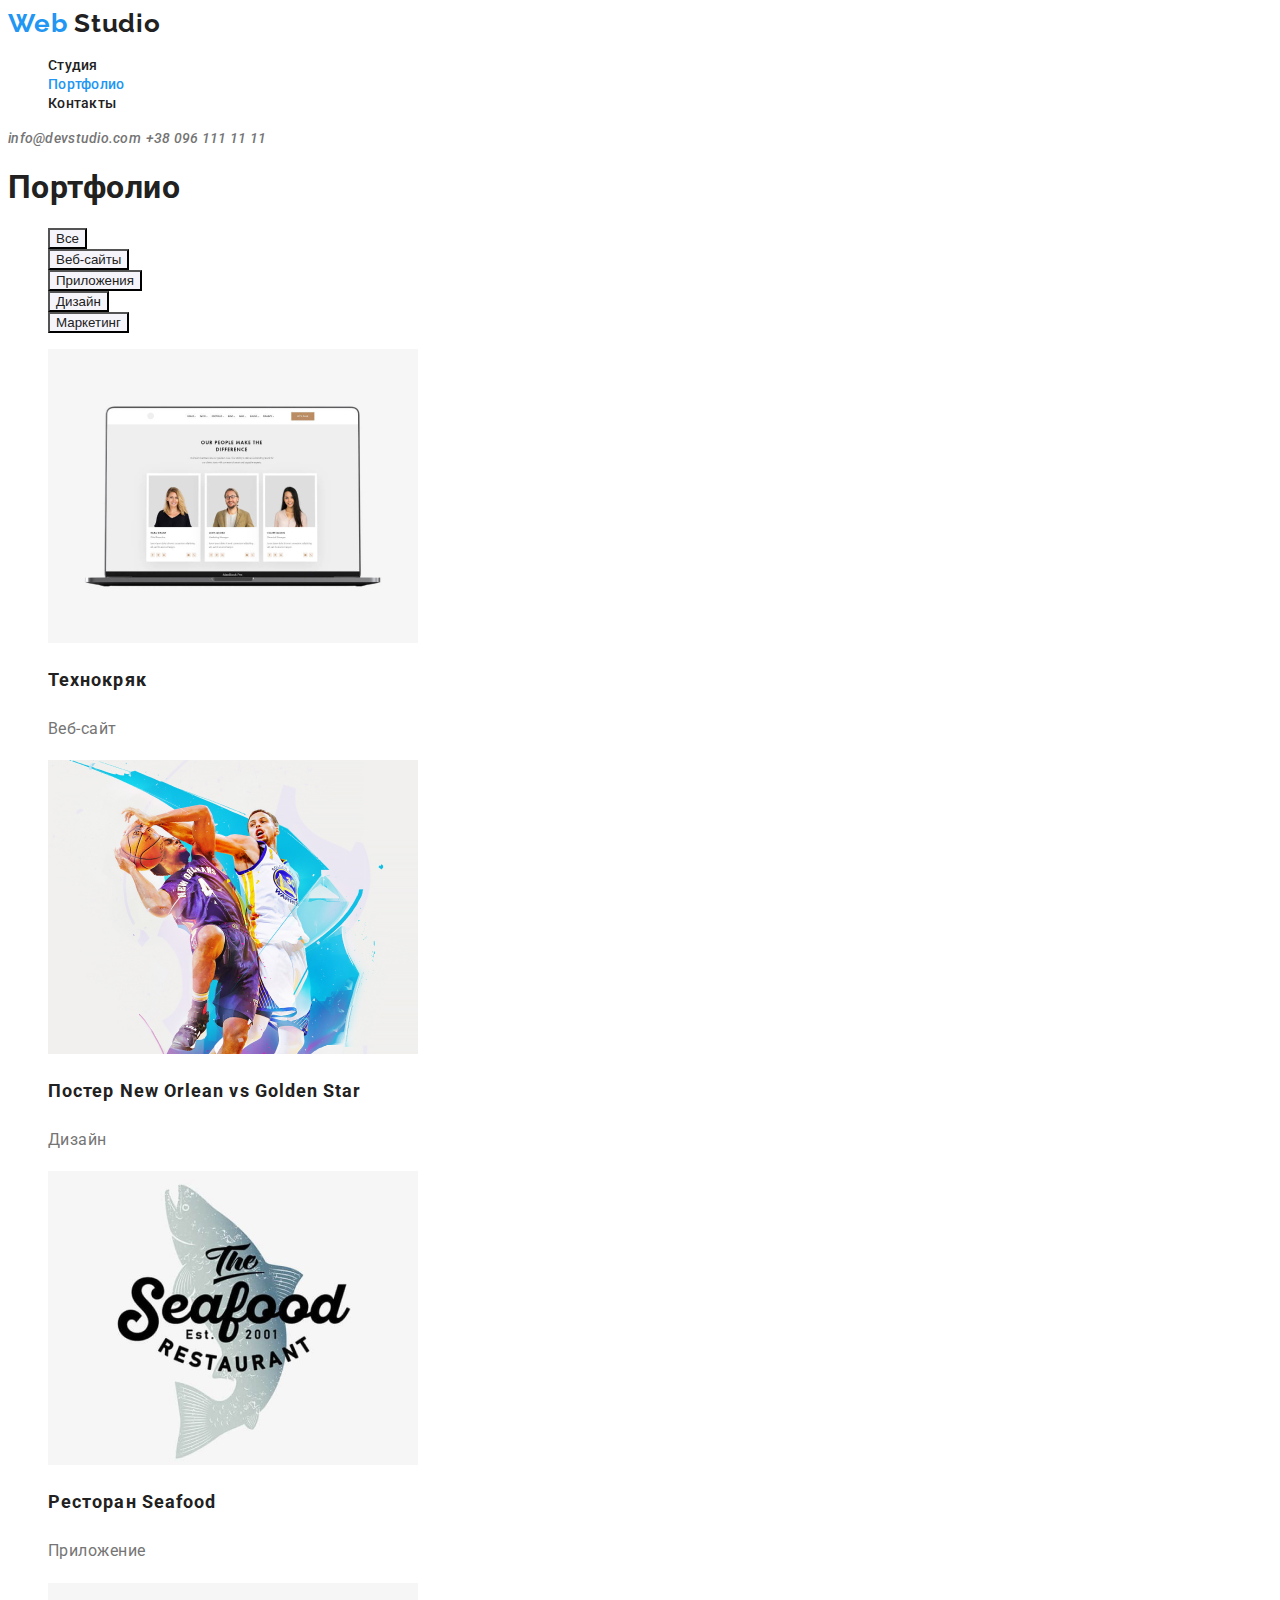
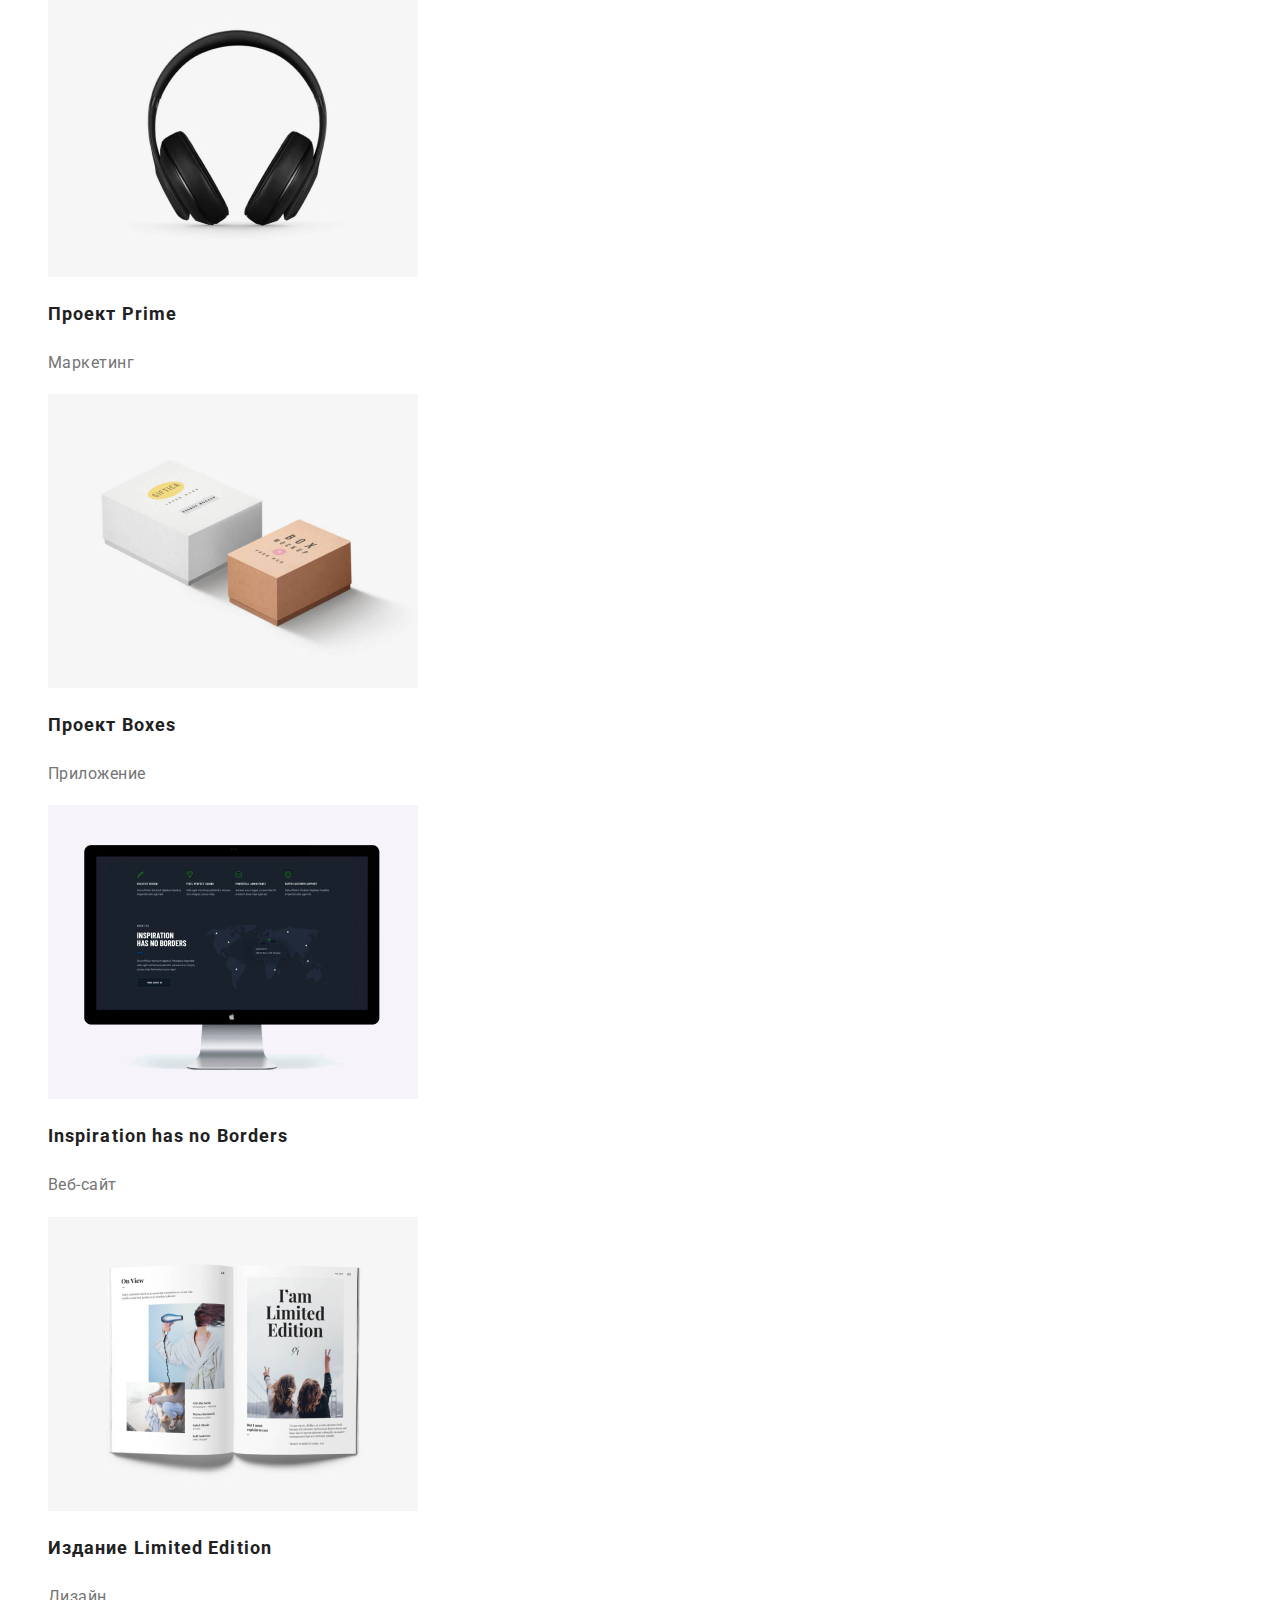
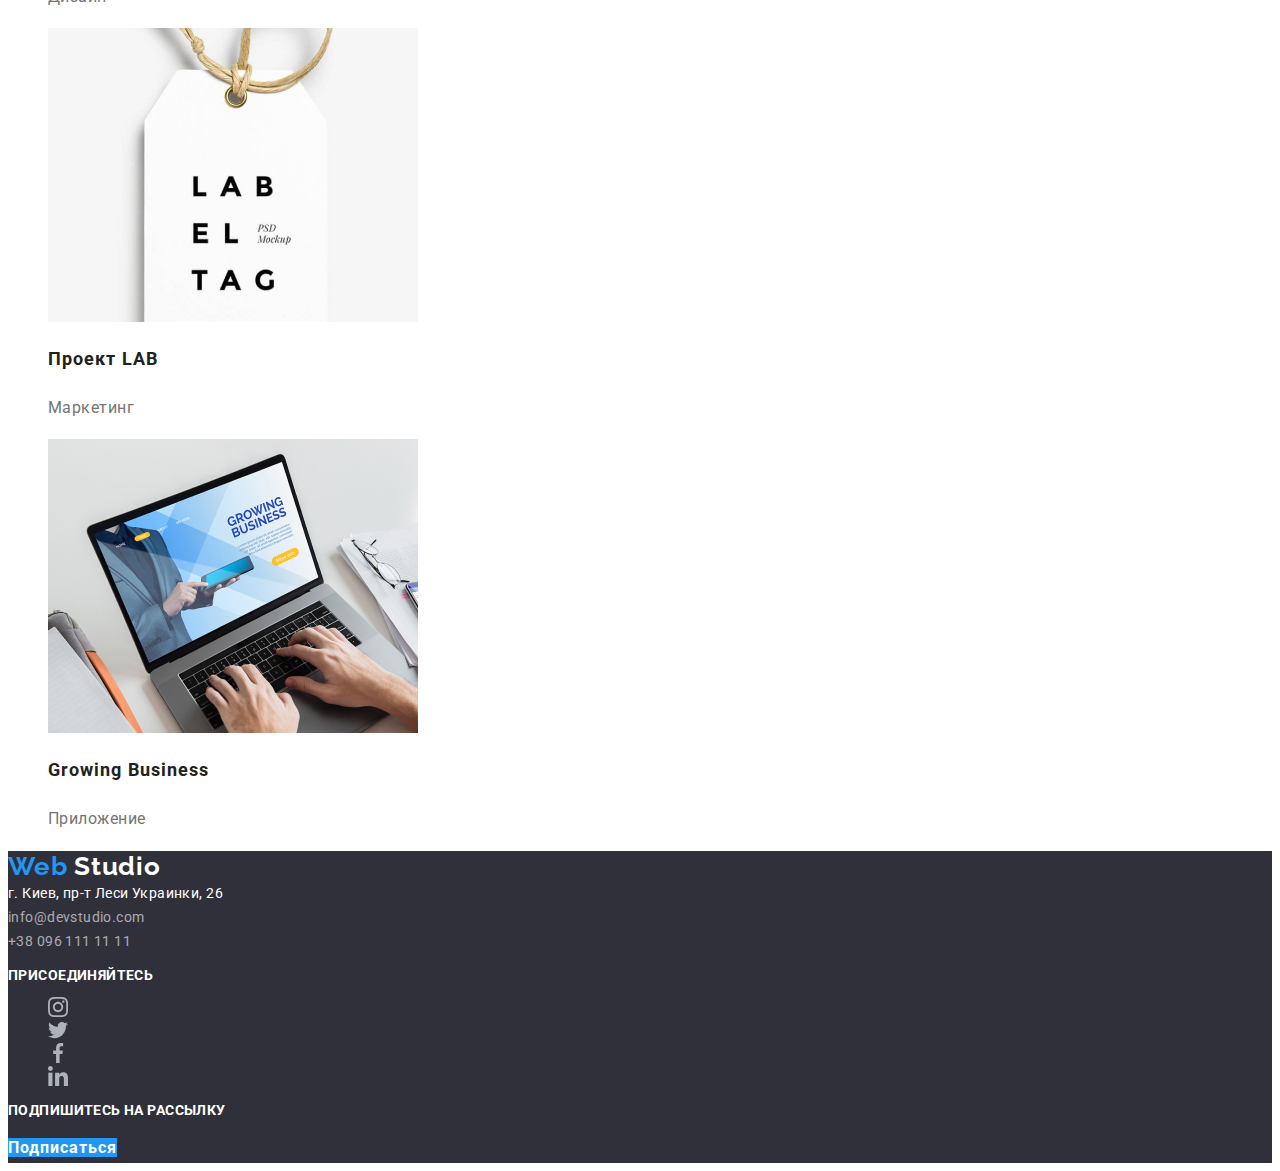
==== portfolio.html @ ab165244 "Перенесены все файлы из предыдущей работы" ====
<!DOCTYPE html>
<html lang="ru">
  <head>
    <meta charset="UTF-8" />
    <meta name="viewport" content="width=device-width, initial-scale=1.0" />
    <meta http-equiv="X-UA-Compatible" content="ie=edge" />
    <title>Web Studio-Портфолио</title>
    <link
      href="https://fonts.googleapis.com/css2?family=Raleway:wght@700&family=Roboto:wght@400;500;700&display=swap"
      rel="stylesheet"
    />
    <link rel="stylesheet" href="./css/common.css" />
    <link rel="stylesheet" href="./css/portpfolio.css" />
  </head>
  <body>
    <header class="header">
      <!-- Шапка сайта -->
      <nav>
        <a class="logo link" href="#">
          <span class="accent">Web</span>
          Studio
        </a>
        <ul class="site-nav list">
          <li>
            <a class="link" href="./index.html">Студия</a>
          </li>
          <li>
            <a class="link current" href="#">Портфолио</a>
          </li>
          <li>
            <a class="link" href="#">Контакты</a>
          </li>
        </ul>
        <div>
          <address class="nav-contacts">
            <a class="nav-mail link" href="info@devstudio.com"
              >info@devstudio.com</a
            >
            <a class="nav-tel link" href="tel:+380961111111"
              >+38 096 111 11 11</a
            >
          </address>
        </div>
      </nav>
    </header>
    <main>
      <section class="portfolio">
        <h1>Портфолио</h1>
        <!-- Фильтр страницы -->
        <ul class="filter list">
          <li>
            <button type="button">Все</button>
          </li>
          <li>
            <button type="button">Веб-сайты</button>
          </li>
          <li>
            <button type="button">Приложения</button>
          </li>
          <li>
            <button type="button">Дизайн</button>
          </li>
          <li>
            <button type="button">Маркетинг</button>
          </li>
        </ul>
        <!-- Портфолио работ -->
        <ul class="portfolio-items list">
          <li>
            <a href="#" class="link">
              <img
                src="./images/img-1.jpg"
                alt="Открытый ноутбук"
                width="370"
                height="294"
              />
              <h2 class="portfolio-title">Технокряк</h2>
              <p class="portfolio-text">Веб-сайт</p>
            </a>
            <!-- Текст для ховера
            <p class="portfolio-desc">
              Технокряк это современная площадка распространения коронавируса.
              Компании используют эту платформу для цифрового шпионажа и атак на
              защищённые сервера конкурентов.
            </p> -->
          </li>
          <li>
            <a href="#" class="link">
              <img
                src="./images/img-2.jpg"
                alt="Два баскетболиста с мячом"
                width="370"
                height="294"
              />
              <h2 class="portfolio-title">Постер New Orlean vs Golden Star</h2>
              <p class="portfolio-text">Дизайн</p>
            </a>
            <!-- Текст для ховера
            <p class="portfolio-desc">
              Lorem ipsum dolor sit amet consectetur adipisicing elit. Enim,
              laudantium. Nemo perspiciatis, corrupti voluptatem ducimus eum
              mollitia quasi ad placeat laboriosam.
            </p> -->
          </li>
          <li>
            <a href="#" class="link">
              <img
                src="./images/img-3.jpg"
                alt="Логотип рыбного ресторана"
                width="370"
                height="294"
              />
              <h2 class="portfolio-title">Ресторан Seafood</h2>
              <p class="portfolio-text">Приложение</p>
            </a>
            <!-- Текст для ховера
            <p class="portfolio-desc">
              Lorem ipsum dolor sit amet consectetur adipisicing elit. Enim,
              laudantium. Nemo perspiciatis, corrupti voluptatem ducimus eum
              mollitia quasi ad placeat laboriosam.
            </p> -->
          </li>
          <li>
            <a href="#" class="link">
              <img
                src="./images/img-4.jpg"
                alt="Большие наушники"
                width="370"
                height="294"
              />
              <h2 class="portfolio-title">Проект Prime</h2>
              <p class="portfolio-text">Маркетинг</p>
            </a>
            <!-- Текст для ховера
            <p class="portfolio-desc">
              Lorem ipsum dolor sit amet consectetur adipisicing elit. Enim,
              laudantium. Nemo perspiciatis, corrupti voluptatem ducimus eum
              mollitia quasi ad placeat laboriosam.
            </p> -->
          </li>
          <li>
            <a href="#" class="link">
              <img
                src="./images/img-5.jpg"
                alt="Две коробки"
                width="370"
                height="294"
              />
              <h2 class="portfolio-title">Проект Boxes</h2>
              <p class="portfolio-text">Приложение</p>
            </a>
            <!-- Текст для ховера
            <p class="portfolio-desc">
              Lorem ipsum dolor sit amet consectetur adipisicing elit. Enim,
              laudantium. Nemo perspiciatis, corrupti voluptatem ducimus eum
              mollitia quasi ad placeat laboriosam.
            </p> -->
          </li>
          <li>
            <a href="#" class="link">
              <img
                src="./images/img-6.jpg"
                alt="Монитор компьютера"
                width="370"
                height="294"
              />
              <h2 class="portfolio-title">Inspiration has no Borders</h2>
              <p class="portfolio-text">Веб-сайт</p>
            </a>
            <!-- Текст для ховера
            <p class="portfolio-desc">
              Lorem ipsum dolor sit amet consectetur adipisicing elit. Enim,
              laudantium. Nemo perspiciatis, corrupti voluptatem ducimus eum
              mollitia quasi ad placeat laboriosam.
            </p> -->
          </li>
          <li>
            <a href="#" class="link">
              <img
                src="./images/img-7.jpg"
                alt="Открытый журнал"
                width="370"
                height="294"
              />
              <h2 class="portfolio-title">Издание Limited Edition</h2>
              <p class="portfolio-text">Дизайн</p>
            </a>
            <!-- Текст для ховера
            <p class="portfolio-desc">
              Lorem ipsum dolor sit amet consectetur adipisicing elit. Enim,
              laudantium. Nemo perspiciatis, corrupti voluptatem ducimus eum
              mollitia quasi ad placeat laboriosam.
            </p> -->
          </li>
          <li>
            <a href="#" class="link">
              <img
                src="./images/img-8.jpg"
                alt="Бирка с логотипом компании"
                width="370"
                height="294"
              />
              <h2 class="portfolio-title">Проект LAB</h2>
              <p class="portfolio-text">Маркетинг</p>
            </a>
            <!-- Текст для ховера
            <p class="portfolio-desc">
              Lorem ipsum dolor sit amet consectetur adipisicing elit. Enim,
              laudantium. Nemo perspiciatis, corrupti voluptatem ducimus eum
              mollitia quasi ad placeat laboriosam.
            </p> -->
          </li>
          <li>
            <a href="#" class="link">
              <img
                src="./images/img-9.jpg"
                alt="Открытый ноутбук"
                width="370"
                height="294"
              />
              <h2 class="portfolio-title">Growing Business</h2>
              <p class="portfolio-text">Приложение</p>
            </a>
            <!-- Текст для ховера
            <p class="portfolio-desc">
              Lorem ipsum dolor sit amet consectetur adipisicing elit. Enim,
              laudantium. Nemo perspiciatis, corrupti voluptatem ducimus eum
              mollitia quasi ad placeat laboriosam.
            </p> -->
          </li>
        </ul>
      </section>
    </main>

    <!-- Подвал сайта -->

    <footer class="footer">
      <a class="logo link" href="#">
        <span class="accent">Web</span>
        Studio
      </a>
      <div class="address">
        <address class="street">
          г. Киев, пр-т Леси Украинки, 26
        </address>

        <a class="mail link" href="info@devstudio.com"
          >info@devstudio.com <br
        /></a>
        <a class="phone link" href="tel:+380961111111">+38 096 111 11 11</a>
      </div>

      <div>
        <p class="footer-subtitle">Присоединяйтесь</p>

        <ul class="footer-social list">
          <li>
            <a href="#">
              <img src="./images/instagram1.svg" alt="" />
            </a>
          </li>
          <li>
            <a href="#">
              <img src="./images/twitter1.svg" alt="" />
            </a>
          </li>
          <li>
            <a href="#">
              <img src="./images/facebook1.svg" alt="" />
            </a>
          </li>
          <li>
            <a href="#">
              <img src="./images/linkedin1.svg" alt="" />
            </a>
          </li>
        </ul>
      </div>

      <div>
        <p class="footer-subtitle">Подпишитесь на рассылку</p>
        <a href="#" class="button link">Подписаться</a>
      </div>
    </footer>
  </body>
</html>
---- css/common.css ----
:root {
  --primary-text-color: #212121;
  --secondary-text-color: #ffffff;
  --accent-text-color: #757575;
  --primary-bg-color: #ffffff;
  --secondary-bg-color: #f5f4fa;
  --accent-color: #2196f3;
}
body {
  background-color: var(--primary-bg-color);
  color: var(--primary-text-color);
  font-family: "Roboto", sans-serif;
  letter-spacing: 0.03em;
}
.list {
  list-style: none;
}
.link {
  text-decoration: none;
}

.logo {
  font-family: "Raleway", sans-serif;
  color: var(--primary-text-color);
  font-weight: 700;
  font-size: 26px;
  line-height: 1.19;
  letter-spacing: 0.03em;
}
.accent {
  color: var(--accent-color);
}
/* Site nav */
.site-nav a {
  color: var(--primary-text-color);
  font-weight: 500;
  font-size: 14px;
  line-height: 1.14;
  letter-spacing: 0.02em;
}

.site-nav .link:hover,
.site-nav .link:focus {
  color: var(--accent-color);
}
.site-nav .link.current {
  color: var(--accent-color);
}

.nav-contacts a {
  color: var(--accent-text-color);
  font-weight: 500;
  font-size: 14px;
  line-height: 1.14;
  letter-spacing: 0.02em;
}

.nav-contacts a:hover,
.nav-contacts a:focus {
  color: var(--accent-color);
}

.section-title {
  color: var(--primary-text-color);
  font-weight: 700;
  font-size: 36px;
  line-height: 1.17;
  text-align: center;
  letter-spacing: 0.03em;
}
/* Футер */
.footer {
  background-color: #2f303a;
  font-size: 14px;
  letter-spacing: 0.03em;
}
.footer .logo {
  color: var(--primary-bg-color);
}

.address .street {
  color: var(--primary-bg-color);
  font-style: normal;
  line-height: 1.71;
}
.address a {
  color: rgba(255, 255, 255, 0.6);
  line-height: 1.71;
}
.footer-subtitle {
  color: var(--primary-bg-color);
  font-weight: 700;
  line-height: 1.14;
  text-transform: uppercase;
}
.button {
  color: var(--secondary-text-color);
  background-color: var(--accent-color);
  font-weight: 700;
  font-size: 16px;
  line-height: 1.87;
  letter-spacing: 0.06em;
}
---- css/portpfolio.css ----
/* Навигация страницы */
.filter button {
  background-color: var(--secondary-bg-color);
  color: var(--primary-text-color);
}
.filter button:hover,
.filter button:focus {
  background-color: var(--accent-color);
  color: var(--secondary-text-color);
}

/* <!-- Портфолио работ -- >  */

.portfolio-title {
  color: var(--primary-text-color);
  font-weight: 700;
  font-size: 18px;
  line-height: 2;
  letter-spacing: 0.06em;
}

.portfolio-text {
  color: var(--accent-text-color);
  font-weight: 400;
  font-size: 16px;
  line-height: 1.9;
  letter-spacing: 0.03em;
}

/* Текст для ховера */
/* .portfolio-desc {
  color: var(--secondary-text-color);
  font-weight: normal;
  font-size: 18px;
  line-height: 1.5;
  letter-spacing: 0.03em;
} */
/* .portfolio-items a:hover,
.portfolio-items a:focus {
  background-color: var(--accent-color);
  --secondary-text-color: #ffffff;
} */
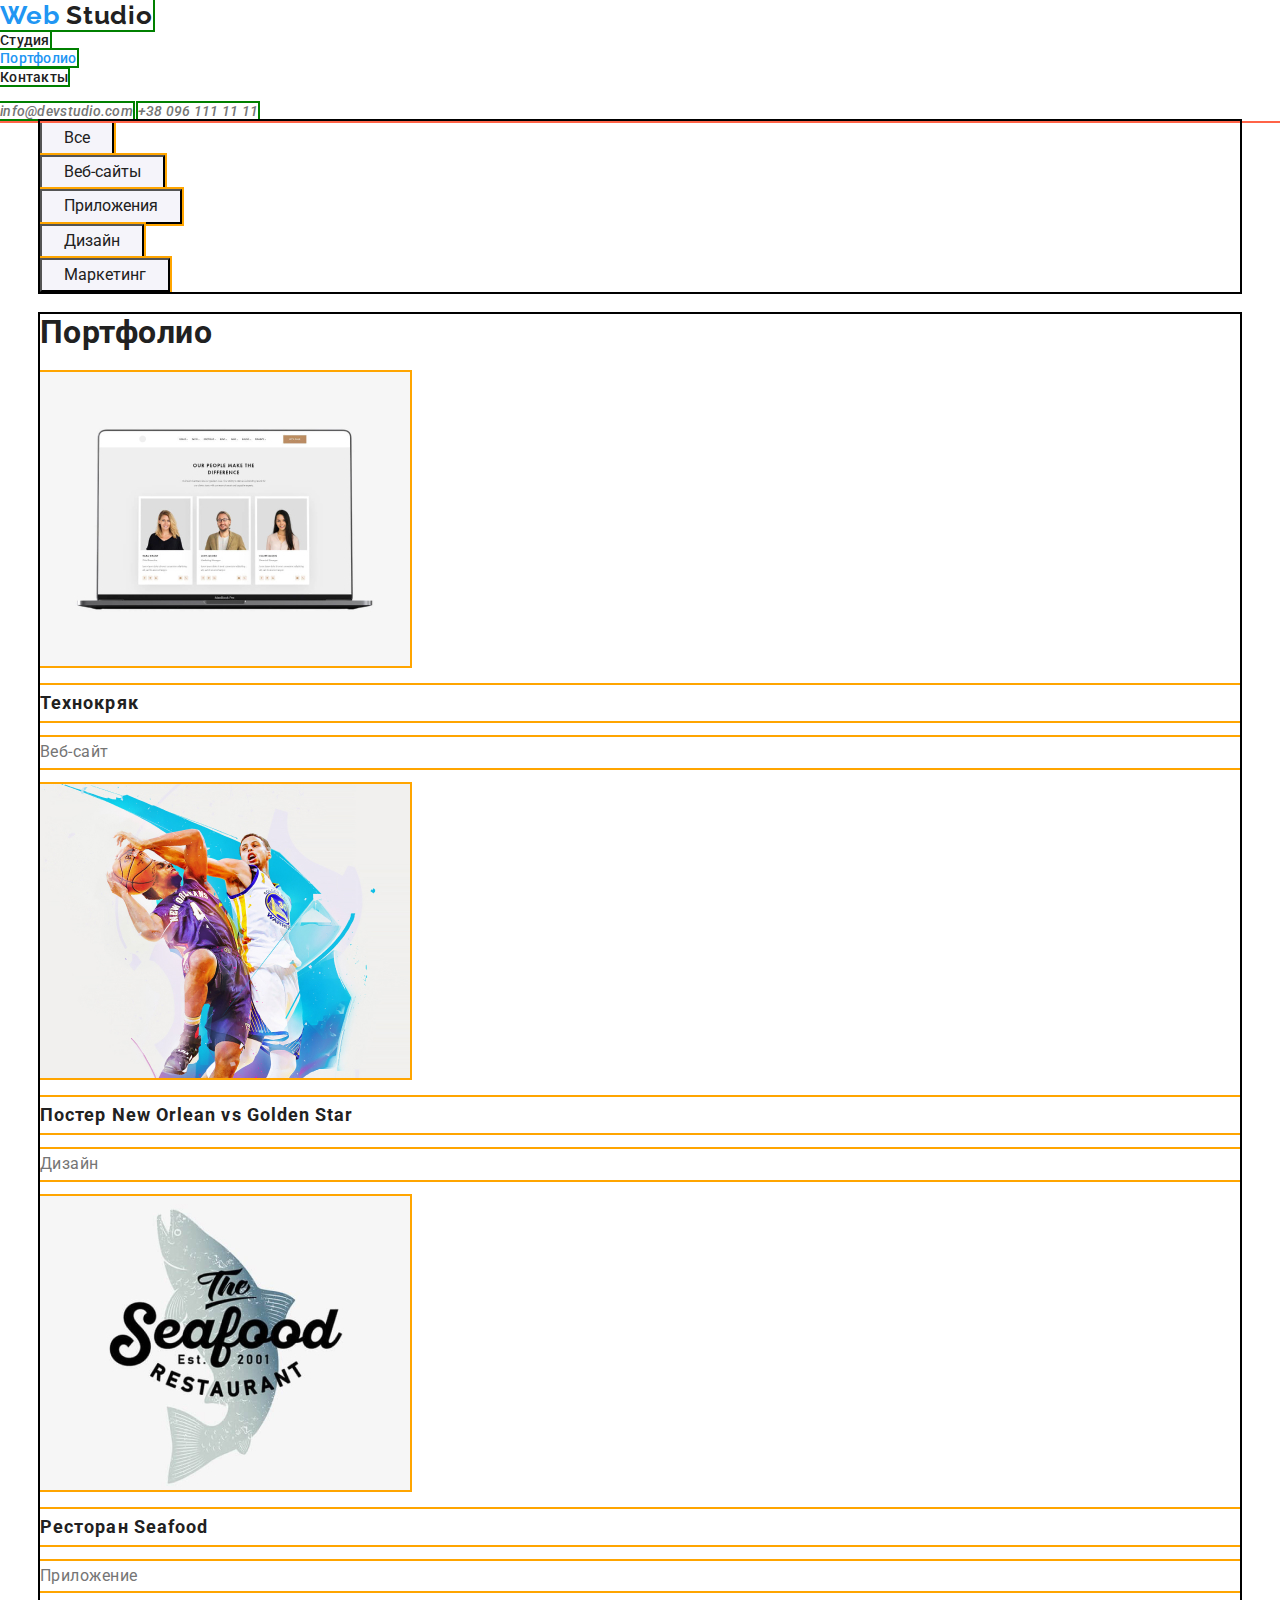
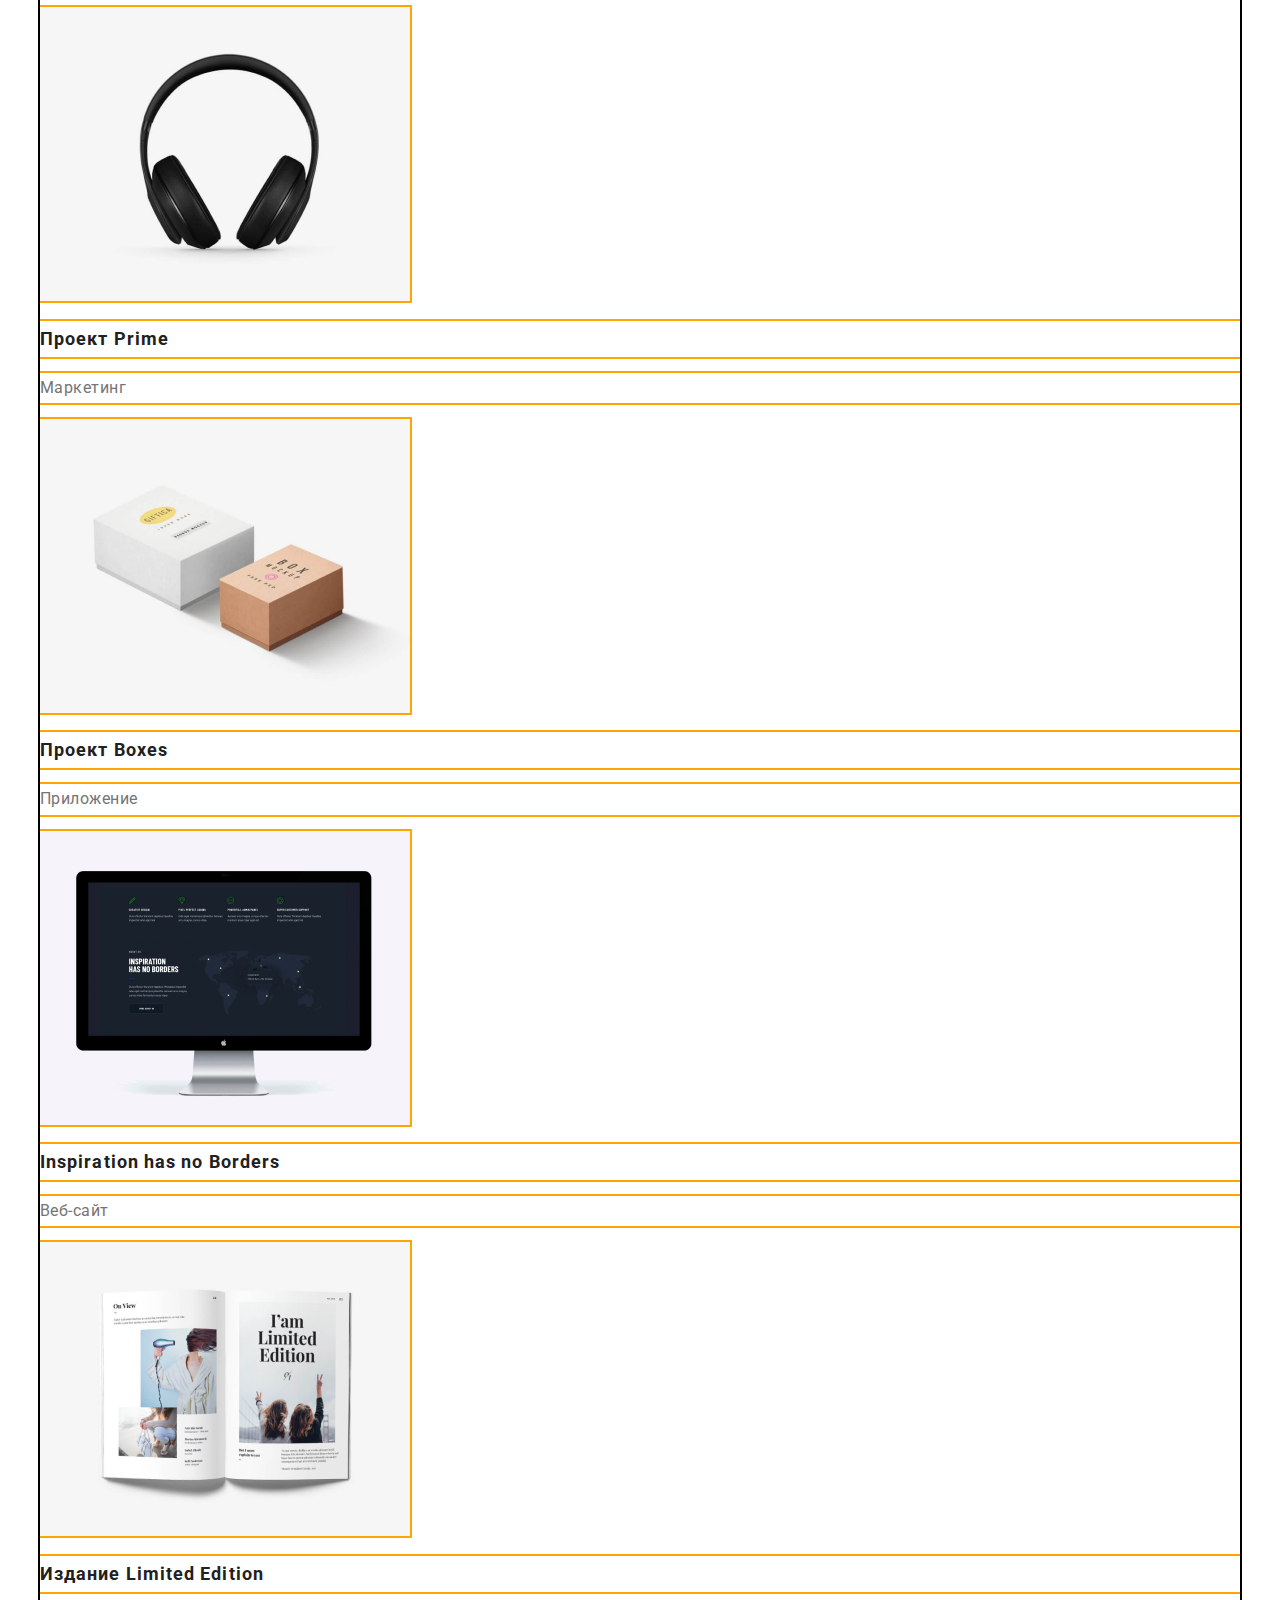
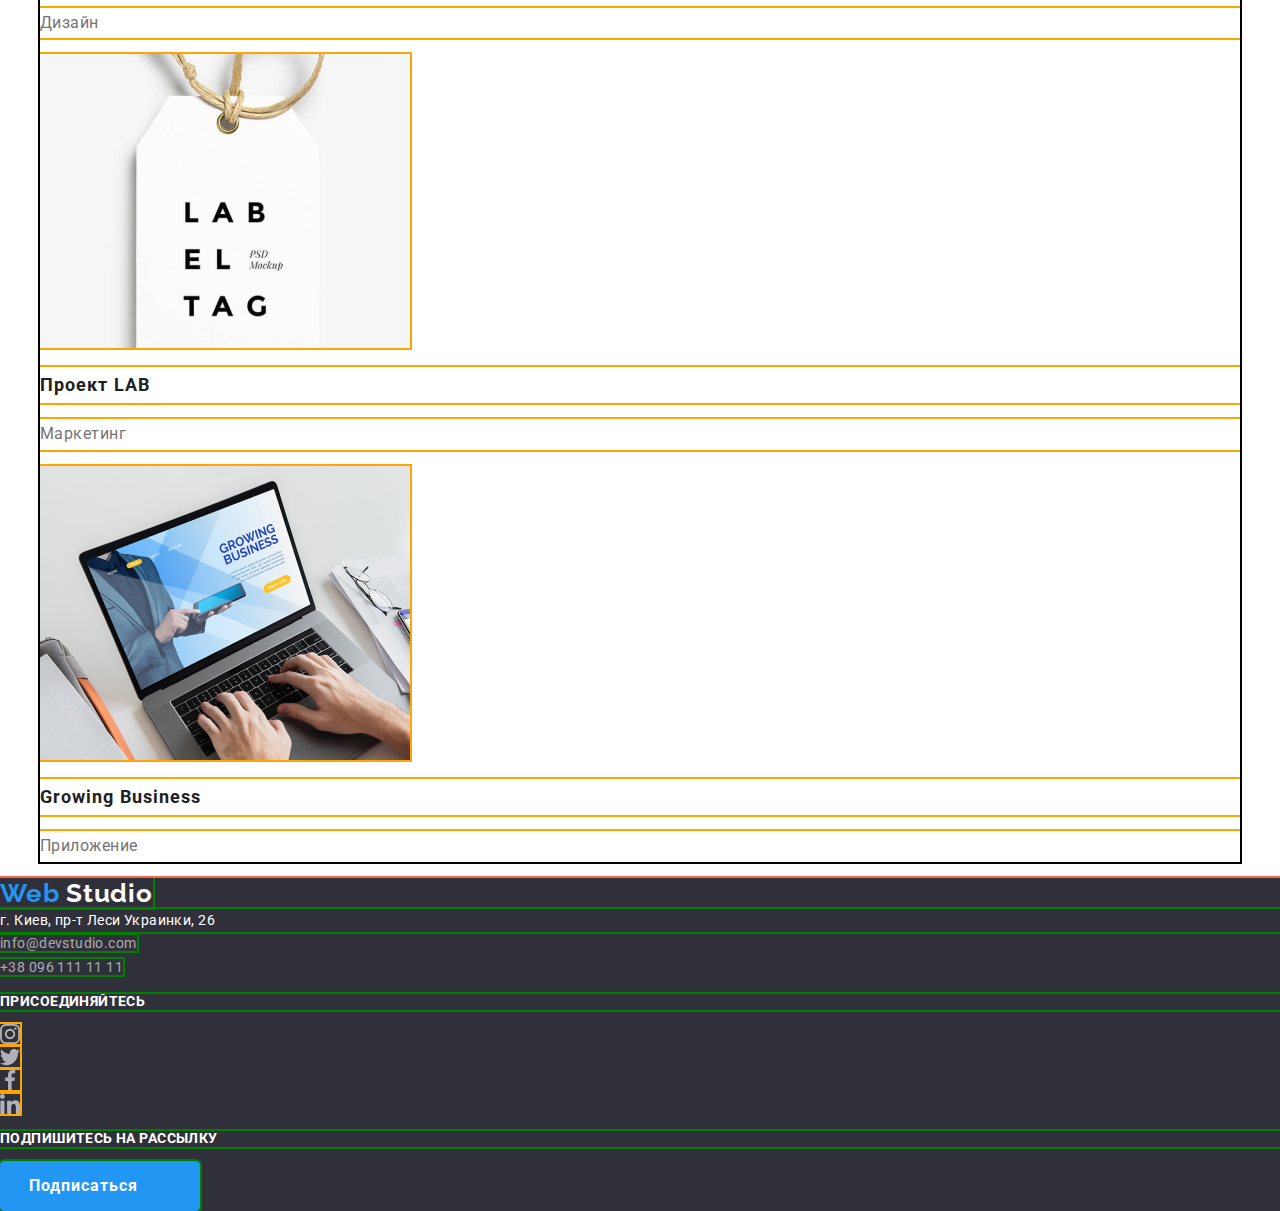
==== commit 7a7c4a7a: "Добавлены див контейнеры в каждую секцию" ====
--- a/portfolio.html
+++ b/portfolio.html
@@ -8,6 +8,10 @@
     <link
       href="https://fonts.googleapis.com/css2?family=Raleway:wght@700&family=Roboto:wght@400;500;700&display=swap"
       rel="stylesheet"
+    />
+    <link
+      rel="stylesheet"
+      href="https://cdnjs.cloudflare.com/ajax/libs/modern-normalize/0.7.0/modern-normalize.min.css"
     />
     <link rel="stylesheet" href="./css/common.css" />
     <link rel="stylesheet" href="./css/portpfolio.css" />
@@ -44,191 +48,199 @@
       </nav>
     </header>
     <main>
+      <section class="filter">
+        <div class="container">
+          <!-- Фильтр страницы -->
+          <ul class="filter list">
+            <li>
+              <button type="button">Все</button>
+            </li>
+            <li>
+              <button type="button">Веб-сайты</button>
+            </li>
+            <li>
+              <button type="button">Приложения</button>
+            </li>
+            <li>
+              <button type="button">Дизайн</button>
+            </li>
+            <li>
+              <button type="button">Маркетинг</button>
+            </li>
+          </ul>
+        </div>
+      </section>
+      <!-- Портфолио работ -->
       <section class="portfolio">
-        <h1>Портфолио</h1>
-        <!-- Фильтр страницы -->
-        <ul class="filter list">
-          <li>
-            <button type="button">Все</button>
-          </li>
-          <li>
-            <button type="button">Веб-сайты</button>
-          </li>
-          <li>
-            <button type="button">Приложения</button>
-          </li>
-          <li>
-            <button type="button">Дизайн</button>
-          </li>
-          <li>
-            <button type="button">Маркетинг</button>
-          </li>
-        </ul>
-        <!-- Портфолио работ -->
-        <ul class="portfolio-items list">
-          <li>
-            <a href="#" class="link">
-              <img
-                src="./images/img-1.jpg"
-                alt="Открытый ноутбук"
-                width="370"
-                height="294"
-              />
-              <h2 class="portfolio-title">Технокряк</h2>
-              <p class="portfolio-text">Веб-сайт</p>
-            </a>
-            <!-- Текст для ховера
-            <p class="portfolio-desc">
-              Технокряк это современная площадка распространения коронавируса.
-              Компании используют эту платформу для цифрового шпионажа и атак на
-              защищённые сервера конкурентов.
-            </p> -->
-          </li>
-          <li>
-            <a href="#" class="link">
-              <img
-                src="./images/img-2.jpg"
-                alt="Два баскетболиста с мячом"
-                width="370"
-                height="294"
-              />
-              <h2 class="portfolio-title">Постер New Orlean vs Golden Star</h2>
-              <p class="portfolio-text">Дизайн</p>
-            </a>
-            <!-- Текст для ховера
-            <p class="portfolio-desc">
-              Lorem ipsum dolor sit amet consectetur adipisicing elit. Enim,
-              laudantium. Nemo perspiciatis, corrupti voluptatem ducimus eum
-              mollitia quasi ad placeat laboriosam.
-            </p> -->
-          </li>
-          <li>
-            <a href="#" class="link">
-              <img
-                src="./images/img-3.jpg"
-                alt="Логотип рыбного ресторана"
-                width="370"
-                height="294"
-              />
-              <h2 class="portfolio-title">Ресторан Seafood</h2>
-              <p class="portfolio-text">Приложение</p>
-            </a>
-            <!-- Текст для ховера
-            <p class="portfolio-desc">
-              Lorem ipsum dolor sit amet consectetur adipisicing elit. Enim,
-              laudantium. Nemo perspiciatis, corrupti voluptatem ducimus eum
-              mollitia quasi ad placeat laboriosam.
-            </p> -->
-          </li>
-          <li>
-            <a href="#" class="link">
-              <img
-                src="./images/img-4.jpg"
-                alt="Большие наушники"
-                width="370"
-                height="294"
-              />
-              <h2 class="portfolio-title">Проект Prime</h2>
-              <p class="portfolio-text">Маркетинг</p>
-            </a>
-            <!-- Текст для ховера
-            <p class="portfolio-desc">
-              Lorem ipsum dolor sit amet consectetur adipisicing elit. Enim,
-              laudantium. Nemo perspiciatis, corrupti voluptatem ducimus eum
-              mollitia quasi ad placeat laboriosam.
-            </p> -->
-          </li>
-          <li>
-            <a href="#" class="link">
-              <img
-                src="./images/img-5.jpg"
-                alt="Две коробки"
-                width="370"
-                height="294"
-              />
-              <h2 class="portfolio-title">Проект Boxes</h2>
-              <p class="portfolio-text">Приложение</p>
-            </a>
-            <!-- Текст для ховера
-            <p class="portfolio-desc">
-              Lorem ipsum dolor sit amet consectetur adipisicing elit. Enim,
-              laudantium. Nemo perspiciatis, corrupti voluptatem ducimus eum
-              mollitia quasi ad placeat laboriosam.
-            </p> -->
-          </li>
-          <li>
-            <a href="#" class="link">
-              <img
-                src="./images/img-6.jpg"
-                alt="Монитор компьютера"
-                width="370"
-                height="294"
-              />
-              <h2 class="portfolio-title">Inspiration has no Borders</h2>
-              <p class="portfolio-text">Веб-сайт</p>
-            </a>
-            <!-- Текст для ховера
-            <p class="portfolio-desc">
-              Lorem ipsum dolor sit amet consectetur adipisicing elit. Enim,
-              laudantium. Nemo perspiciatis, corrupti voluptatem ducimus eum
-              mollitia quasi ad placeat laboriosam.
-            </p> -->
-          </li>
-          <li>
-            <a href="#" class="link">
-              <img
-                src="./images/img-7.jpg"
-                alt="Открытый журнал"
-                width="370"
-                height="294"
-              />
-              <h2 class="portfolio-title">Издание Limited Edition</h2>
-              <p class="portfolio-text">Дизайн</p>
-            </a>
-            <!-- Текст для ховера
-            <p class="portfolio-desc">
-              Lorem ipsum dolor sit amet consectetur adipisicing elit. Enim,
-              laudantium. Nemo perspiciatis, corrupti voluptatem ducimus eum
-              mollitia quasi ad placeat laboriosam.
-            </p> -->
-          </li>
-          <li>
-            <a href="#" class="link">
-              <img
-                src="./images/img-8.jpg"
-                alt="Бирка с логотипом компании"
-                width="370"
-                height="294"
-              />
-              <h2 class="portfolio-title">Проект LAB</h2>
-              <p class="portfolio-text">Маркетинг</p>
-            </a>
-            <!-- Текст для ховера
-            <p class="portfolio-desc">
-              Lorem ipsum dolor sit amet consectetur adipisicing elit. Enim,
-              laudantium. Nemo perspiciatis, corrupti voluptatem ducimus eum
-              mollitia quasi ad placeat laboriosam.
-            </p> -->
-          </li>
-          <li>
-            <a href="#" class="link">
-              <img
-                src="./images/img-9.jpg"
-                alt="Открытый ноутбук"
-                width="370"
-                height="294"
-              />
-              <h2 class="portfolio-title">Growing Business</h2>
-              <p class="portfolio-text">Приложение</p>
-            </a>
-            <!-- Текст для ховера
-            <p class="portfolio-desc">
-              Lorem ipsum dolor sit amet consectetur adipisicing elit. Enim,
-              laudantium. Nemo perspiciatis, corrupti voluptatem ducimus eum
-              mollitia quasi ad placeat laboriosam.
-            </p> -->
-          </li>
-        </ul>
+        <div class="container">
+          <h1>Портфолио</h1>
+          <ul class="portfolio-items list">
+            <li>
+              <a href="#" class="link">
+                <img
+                  src="./images/img-1.jpg"
+                  alt="Открытый ноутбук"
+                  width="370"
+                  height="294"
+                />
+                <h2 class="portfolio-title">Технокряк</h2>
+                <p class="portfolio-text">Веб-сайт</p>
+              </a>
+              <!-- Текст для ховера
+              <p class="portfolio-desc">
+                Технокряк это современная площадка распространения коронавируса.
+                Компании используют эту платформу для цифрового шпионажа и атак на
+                защищённые сервера конкурентов.
+              </p> -->
+            </li>
+            <li>
+              <a href="#" class="link">
+                <img
+                  src="./images/img-2.jpg"
+                  alt="Два баскетболиста с мячом"
+                  width="370"
+                  height="294"
+                />
+                <h2 class="portfolio-title">
+                  Постер New Orlean vs Golden Star
+                </h2>
+                <p class="portfolio-text">Дизайн</p>
+              </a>
+              <!-- Текст для ховера
+              <p class="portfolio-desc">
+                Lorem ipsum dolor sit amet consectetur adipisicing elit. Enim,
+                laudantium. Nemo perspiciatis, corrupti voluptatem ducimus eum
+                mollitia quasi ad placeat laboriosam.
+              </p> -->
+            </li>
+            <li>
+              <a href="#" class="link">
+                <img
+                  src="./images/img-3.jpg"
+                  alt="Логотип рыбного ресторана"
+                  width="370"
+                  height="294"
+                />
+                <h2 class="portfolio-title">Ресторан Seafood</h2>
+                <p class="portfolio-text">Приложение</p>
+              </a>
+              <!-- Текст для ховера
+              <p class="portfolio-desc">
+                Lorem ipsum dolor sit amet consectetur adipisicing elit. Enim,
+                laudantium. Nemo perspiciatis, corrupti voluptatem ducimus eum
+                mollitia quasi ad placeat laboriosam.
+              </p> -->
+            </li>
+            <li>
+              <a href="#" class="link">
+                <img
+                  src="./images/img-4.jpg"
+                  alt="Большие наушники"
+                  width="370"
+                  height="294"
+                />
+                <h2 class="portfolio-title">Проект Prime</h2>
+                <p class="portfolio-text">Маркетинг</p>
+              </a>
+              <!-- Текст для ховера
+              <p class="portfolio-desc">
+                Lorem ipsum dolor sit amet consectetur adipisicing elit. Enim,
+                laudantium. Nemo perspiciatis, corrupti voluptatem ducimus eum
+                mollitia quasi ad placeat laboriosam.
+              </p> -->
+            </li>
+            <li>
+              <a href="#" class="link">
+                <img
+                  src="./images/img-5.jpg"
+                  alt="Две коробки"
+                  width="370"
+                  height="294"
+                />
+                <h2 class="portfolio-title">Проект Boxes</h2>
+                <p class="portfolio-text">Приложение</p>
+              </a>
+              <!-- Текст для ховера
+              <p class="portfolio-desc">
+                Lorem ipsum dolor sit amet consectetur adipisicing elit. Enim,
+                laudantium. Nemo perspiciatis, corrupti voluptatem ducimus eum
+                mollitia quasi ad placeat laboriosam.
+              </p> -->
+            </li>
+            <li>
+              <a href="#" class="link">
+                <img
+                  src="./images/img-6.jpg"
+                  alt="Монитор компьютера"
+                  width="370"
+                  height="294"
+                />
+                <h2 class="portfolio-title">Inspiration has no Borders</h2>
+                <p class="portfolio-text">Веб-сайт</p>
+              </a>
+              <!-- Текст для ховера
+              <p class="portfolio-desc">
+                Lorem ipsum dolor sit amet consectetur adipisicing elit. Enim,
+                laudantium. Nemo perspiciatis, corrupti voluptatem ducimus eum
+                mollitia quasi ad placeat laboriosam.
+              </p> -->
+            </li>
+            <li>
+              <a href="#" class="link">
+                <img
+                  src="./images/img-7.jpg"
+                  alt="Открытый журнал"
+                  width="370"
+                  height="294"
+                />
+                <h2 class="portfolio-title">Издание Limited Edition</h2>
+                <p class="portfolio-text">Дизайн</p>
+              </a>
+              <!-- Текст для ховера
+              <p class="portfolio-desc">
+                Lorem ipsum dolor sit amet consectetur adipisicing elit. Enim,
+                laudantium. Nemo perspiciatis, corrupti voluptatem ducimus eum
+                mollitia quasi ad placeat laboriosam.
+              </p> -->
+            </li>
+            <li>
+              <a href="#" class="link">
+                <img
+                  src="./images/img-8.jpg"
+                  alt="Бирка с логотипом компании"
+                  width="370"
+                  height="294"
+                />
+                <h2 class="portfolio-title">Проект LAB</h2>
+                <p class="portfolio-text">Маркетинг</p>
+              </a>
+              <!-- Текст для ховера
+              <p class="portfolio-desc">
+                Lorem ipsum dolor sit amet consectetur adipisicing elit. Enim,
+                laudantium. Nemo perspiciatis, corrupti voluptatem ducimus eum
+                mollitia quasi ad placeat laboriosam.
+              </p> -->
+            </li>
+            <li>
+              <a href="#" class="link">
+                <img
+                  src="./images/img-9.jpg"
+                  alt="Открытый ноутбук"
+                  width="370"
+                  height="294"
+                />
+                <h2 class="portfolio-title">Growing Business</h2>
+                <p class="portfolio-text">Приложение</p>
+              </a>
+              <!-- Текст для ховера
+              <p class="portfolio-desc">
+                Lorem ipsum dolor sit amet consectetur adipisicing elit. Enim,
+                laudantium. Nemo perspiciatis, corrupti voluptatem ducimus eum
+                mollitia quasi ad placeat laboriosam.
+              </p> -->
+            </li>
+          </ul>
+        </div>
       </section>
     </main>
 
--- a/css/common.css
+++ b/css/common.css
@@ -6,17 +6,38 @@
   --secondary-bg-color: #f5f4fa;
   --accent-color: #2196f3;
 }
+
 body {
   background-color: var(--primary-bg-color);
   color: var(--primary-text-color);
   font-family: "Roboto", sans-serif;
   letter-spacing: 0.03em;
+  outline: 2px solid tomato;
+}
+img {
+  outline: 2px solid orange;
 }
 .list {
   list-style: none;
+  margin-top: 0;
+  padding: 0;
 }
+
 .link {
   text-decoration: none;
+}
+.header {
+  outline: 2px solid tomato;
+}
+
+.container {
+  margin-left: auto;
+  margin-right: auto;
+  width: 1200px;
+  /* сделать 15px правый и левый падинг */
+  outline: 2px solid black;
+
+  /* background-color: tomato; */
 }
 
 .logo {
@@ -26,10 +47,13 @@
   font-size: 26px;
   line-height: 1.19;
   letter-spacing: 0.03em;
+  outline: 2px solid green;
 }
+
 .accent {
   color: var(--accent-color);
 }
+
 /* Site nav */
 .site-nav a {
   color: var(--primary-text-color);
@@ -37,6 +61,7 @@
   font-size: 14px;
   line-height: 1.14;
   letter-spacing: 0.02em;
+  outline: 2px solid green;
 }
 
 .site-nav .link:hover,
@@ -53,6 +78,7 @@
   font-size: 14px;
   line-height: 1.14;
   letter-spacing: 0.02em;
+  outline: 2px solid green;
 }
 
 .nav-contacts a:hover,
@@ -61,18 +87,22 @@
 }
 
 .section-title {
+  /* display: inline-block; */
+  margin-top: 0;
   color: var(--primary-text-color);
   font-weight: 700;
   font-size: 36px;
   line-height: 1.17;
   text-align: center;
   letter-spacing: 0.03em;
+  outline: 2px solid green;
 }
 /* Футер */
 .footer {
   background-color: #2f303a;
   font-size: 14px;
   letter-spacing: 0.03em;
+  outline: 2px solid tomato;
 }
 .footer .logo {
   color: var(--primary-bg-color);
@@ -82,22 +112,36 @@
   color: var(--primary-bg-color);
   font-style: normal;
   line-height: 1.71;
+  outline: 2px solid green;
 }
 .address a {
   color: rgba(255, 255, 255, 0.6);
   line-height: 1.71;
+  outline: 2px solid green;
 }
 .footer-subtitle {
   color: var(--primary-bg-color);
   font-weight: 700;
   line-height: 1.14;
   text-transform: uppercase;
+  outline: 2px solid green;
 }
+
+.footer .button {
+  padding: 10px 62px 10px 29px;
+}
+
 .button {
+  display: inline-block;
   color: var(--secondary-text-color);
   background-color: var(--accent-color);
   font-weight: 700;
   font-size: 16px;
   line-height: 1.87;
   letter-spacing: 0.06em;
+  box-shadow: 0px 4px 4px rgba(0, 0, 0, 0.15);
+  border-radius: 4px;
+  min-width: 200px;
+  text-align: center;
+  outline: 2px solid green;
 }
--- a/css/portpfolio.css
+++ b/css/portpfolio.css
@@ -2,6 +2,9 @@
 .filter button {
   background-color: var(--secondary-bg-color);
   color: var(--primary-text-color);
+  padding: 6px 22px;
+  text-align: center;
+  outline: 2px solid orange;
 }
 .filter button:hover,
 .filter button:focus {
@@ -17,6 +20,7 @@
   font-size: 18px;
   line-height: 2;
   letter-spacing: 0.06em;
+  outline: 2px solid orange;
 }
 
 .portfolio-text {
@@ -25,6 +29,7 @@
   font-size: 16px;
   line-height: 1.9;
   letter-spacing: 0.03em;
+  outline: 2px solid orange;
 }
 
 /* Текст для ховера */
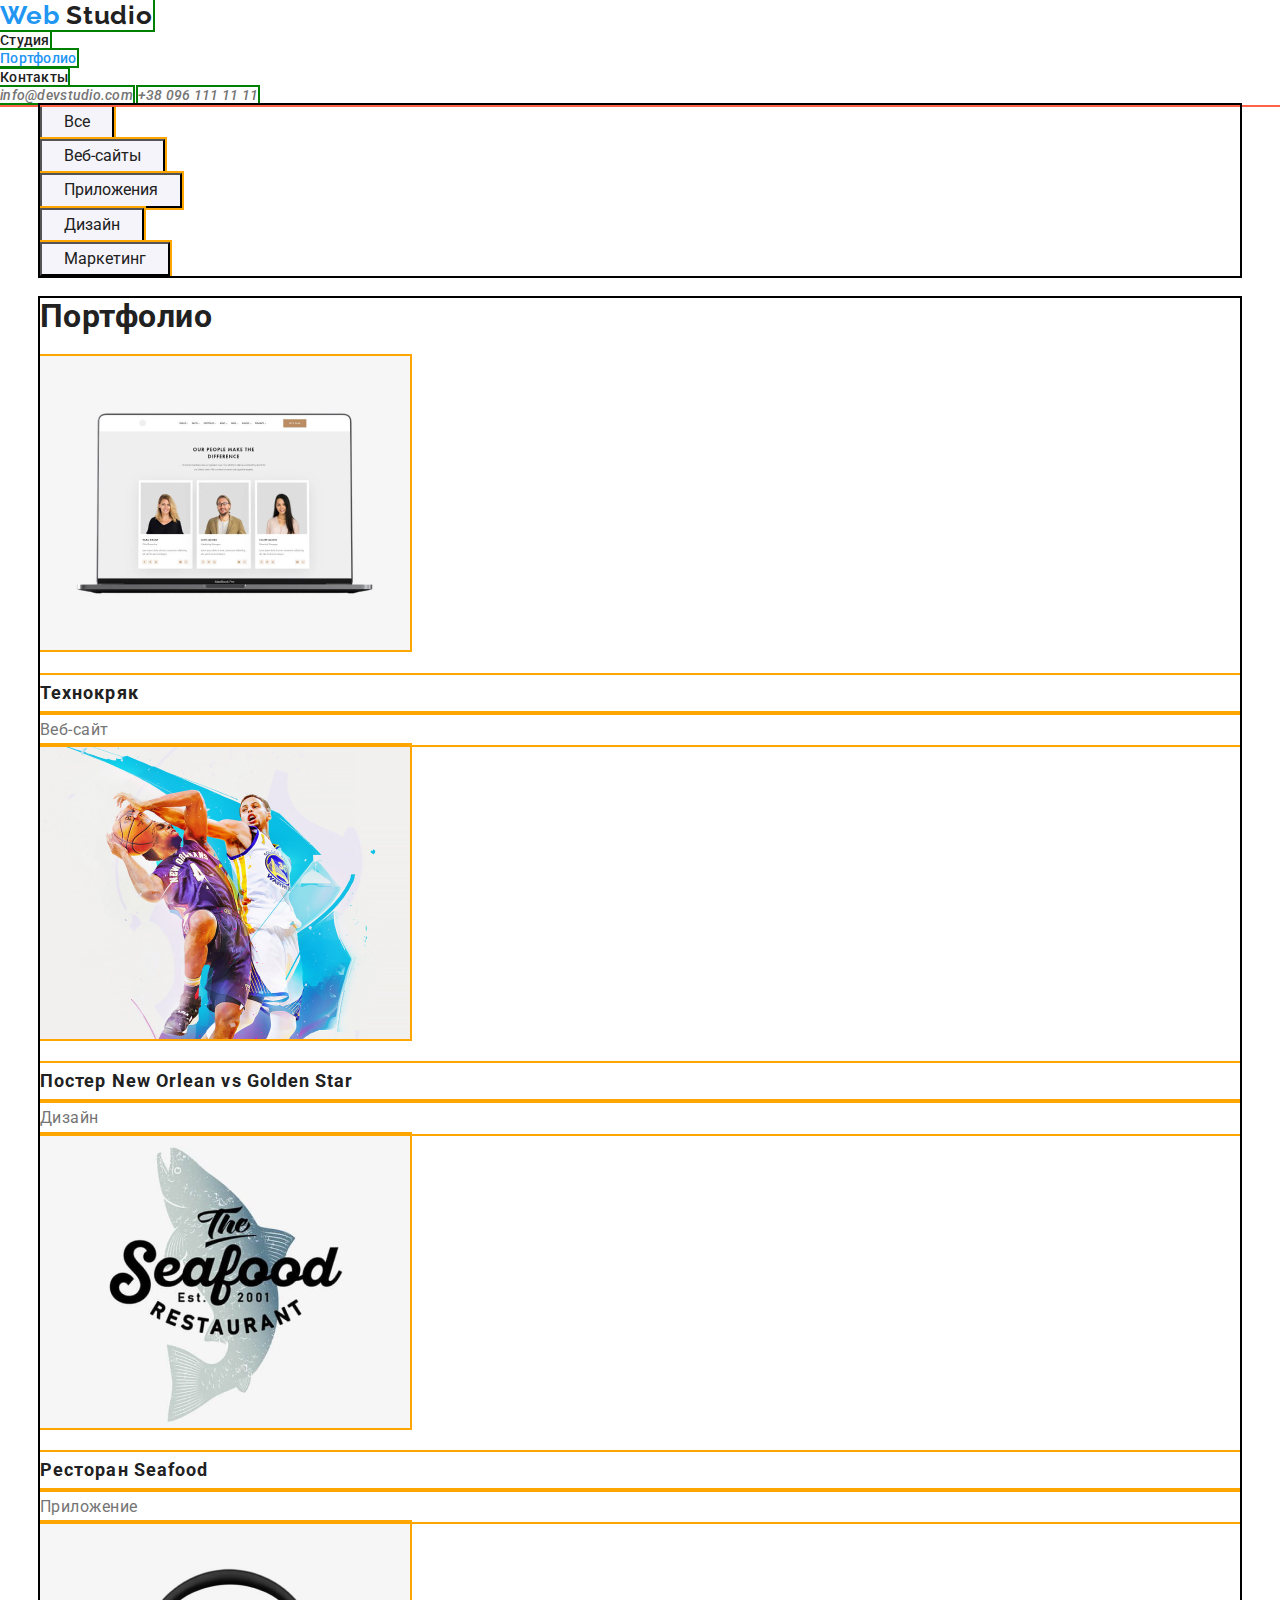
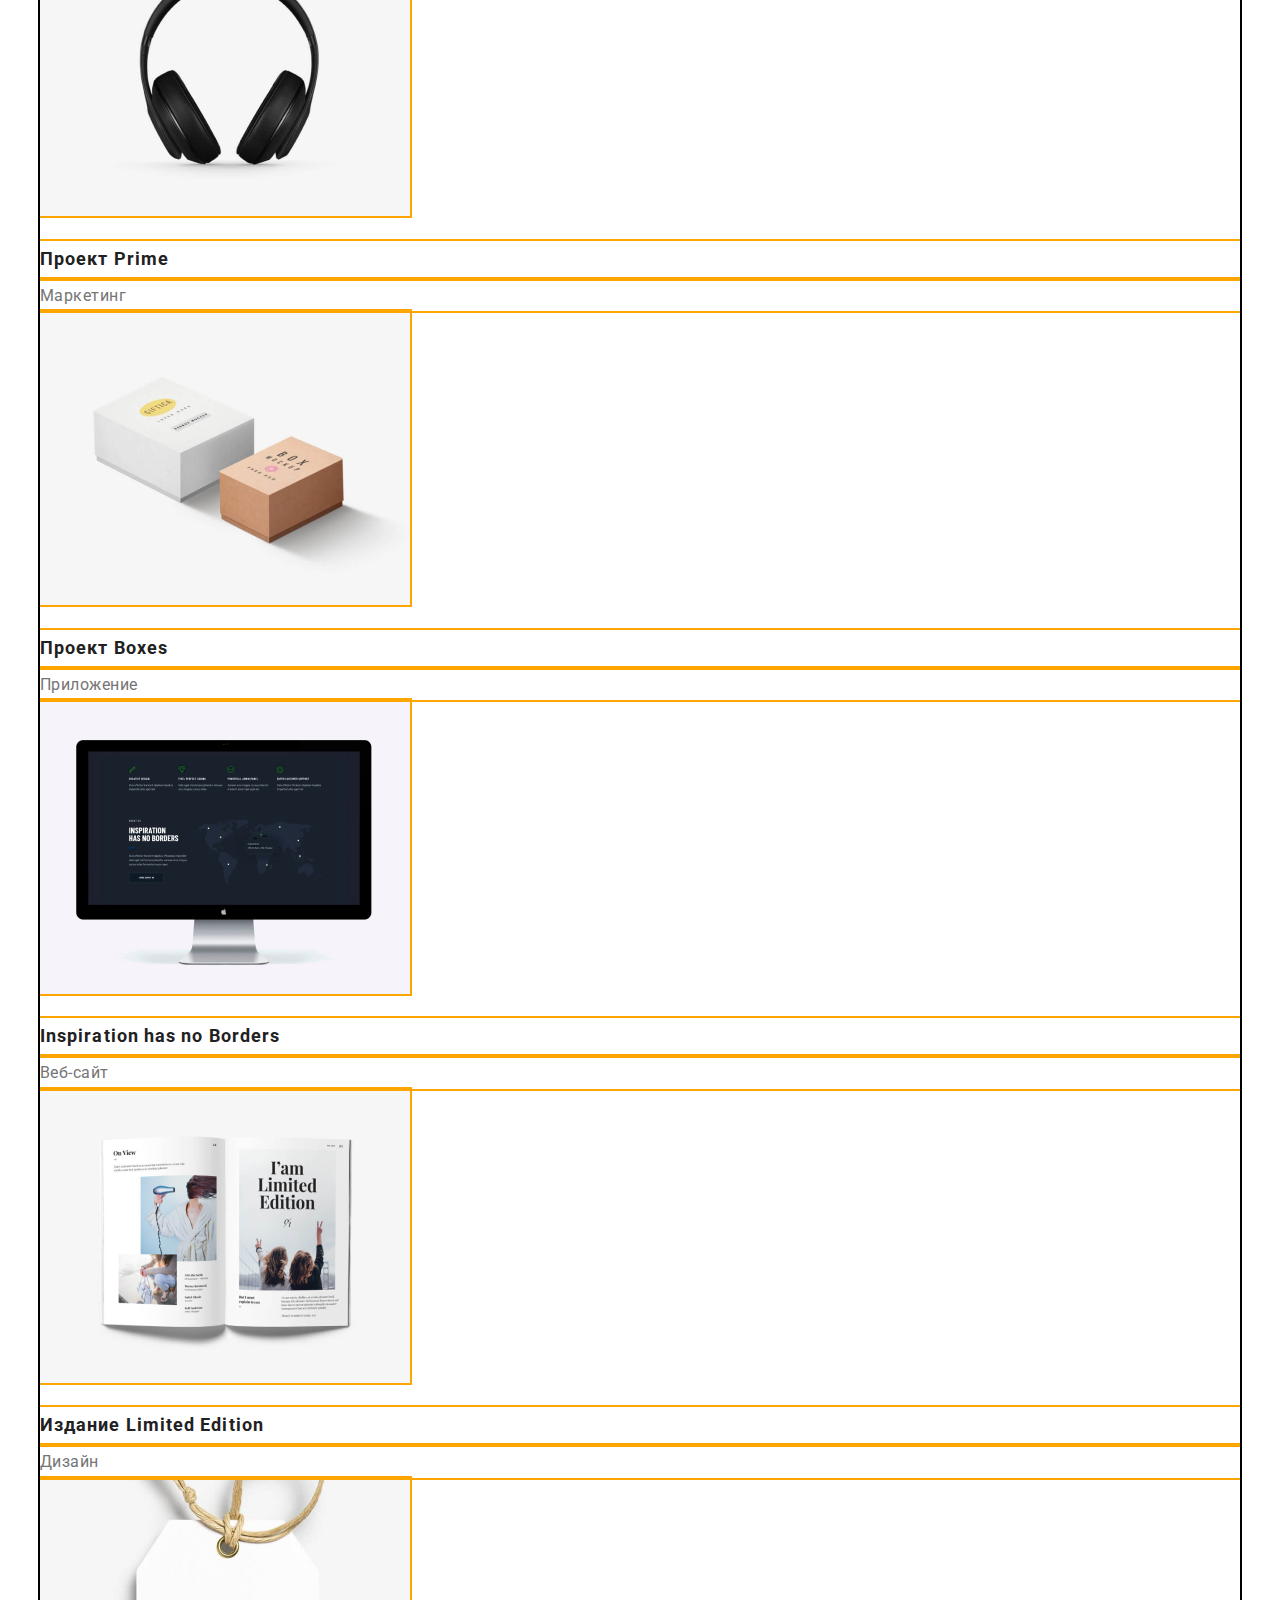
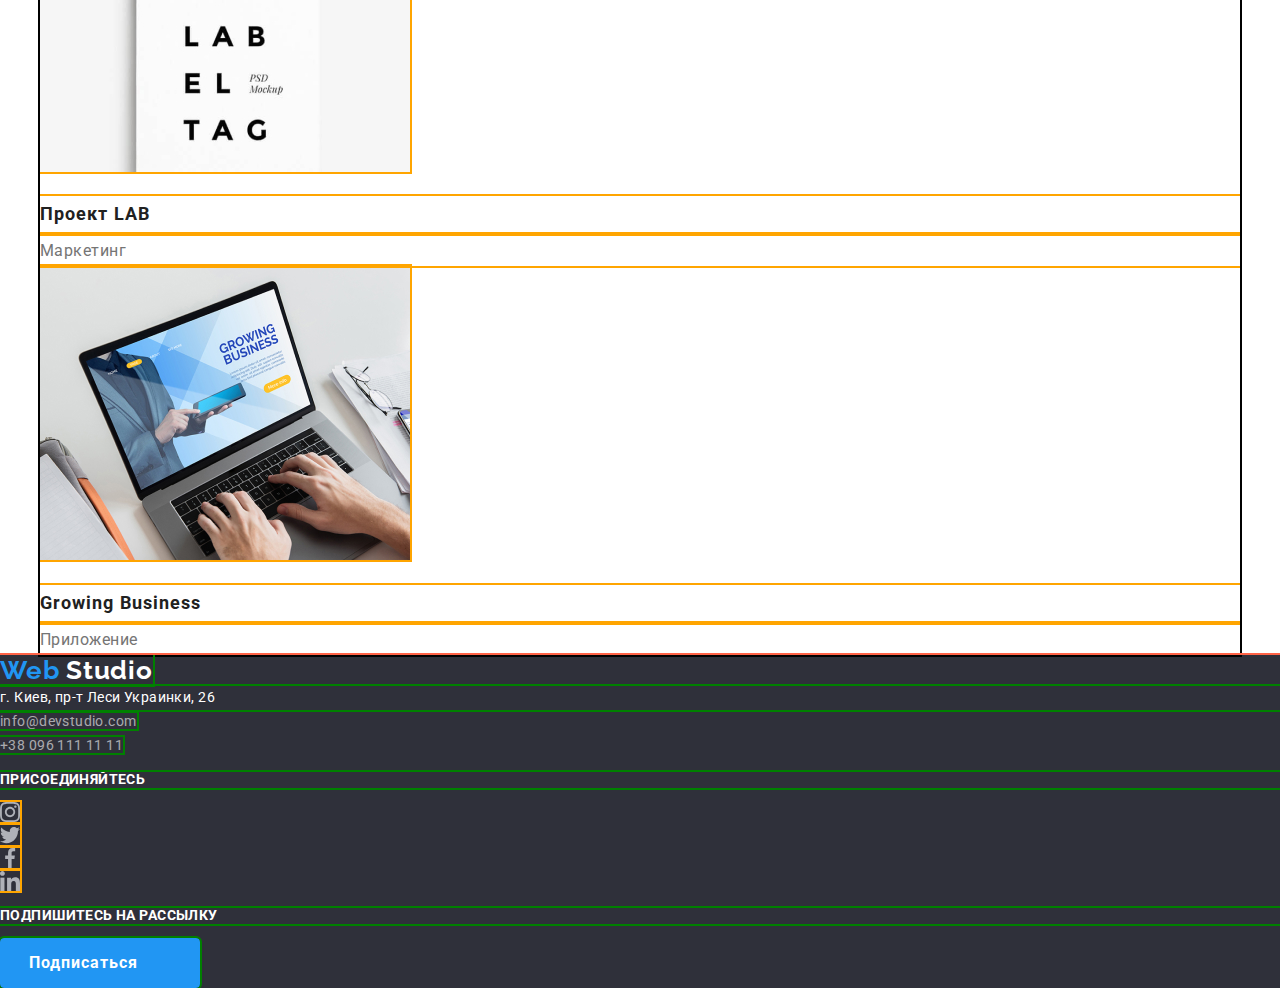
==== commit 4c472edd: "Добавлены падинги в менй  Веб студия" ====
--- a/portfolio.html
+++ b/portfolio.html
@@ -48,7 +48,7 @@
       </nav>
     </header>
     <main>
-      <section class="filter">
+      <section class="section">
         <div class="container">
           <!-- Фильтр страницы -->
           <ul class="filter list">
@@ -69,9 +69,7 @@
             </li>
           </ul>
         </div>
-      </section>
-      <!-- Портфолио работ -->
-      <section class="portfolio">
+        <!-- Портфолио работ -->
         <div class="container">
           <h1>Портфолио</h1>
           <ul class="portfolio-items list">
--- a/css/common.css
+++ b/css/common.css
@@ -20,6 +20,7 @@
 .list {
   list-style: none;
   margin-top: 0;
+  margin-bottom: 0;
   padding: 0;
 }
 
@@ -89,6 +90,7 @@
 .section-title {
   /* display: inline-block; */
   margin-top: 0;
+  margin-bottom: 50px;
   color: var(--primary-text-color);
   font-weight: 700;
   font-size: 36px;
--- a/css/portpfolio.css
+++ b/css/portpfolio.css
@@ -15,6 +15,8 @@
 /* <!-- Портфолио работ -- >  */
 
 .portfolio-title {
+  margin-top: 20px;
+  margin-bottom: 4px;
   color: var(--primary-text-color);
   font-weight: 700;
   font-size: 18px;
@@ -24,6 +26,8 @@
 }
 
 .portfolio-text {
+  margin-top: 0;
+  margin-bottom: 0;
   color: var(--accent-text-color);
   font-weight: 400;
   font-size: 16px;
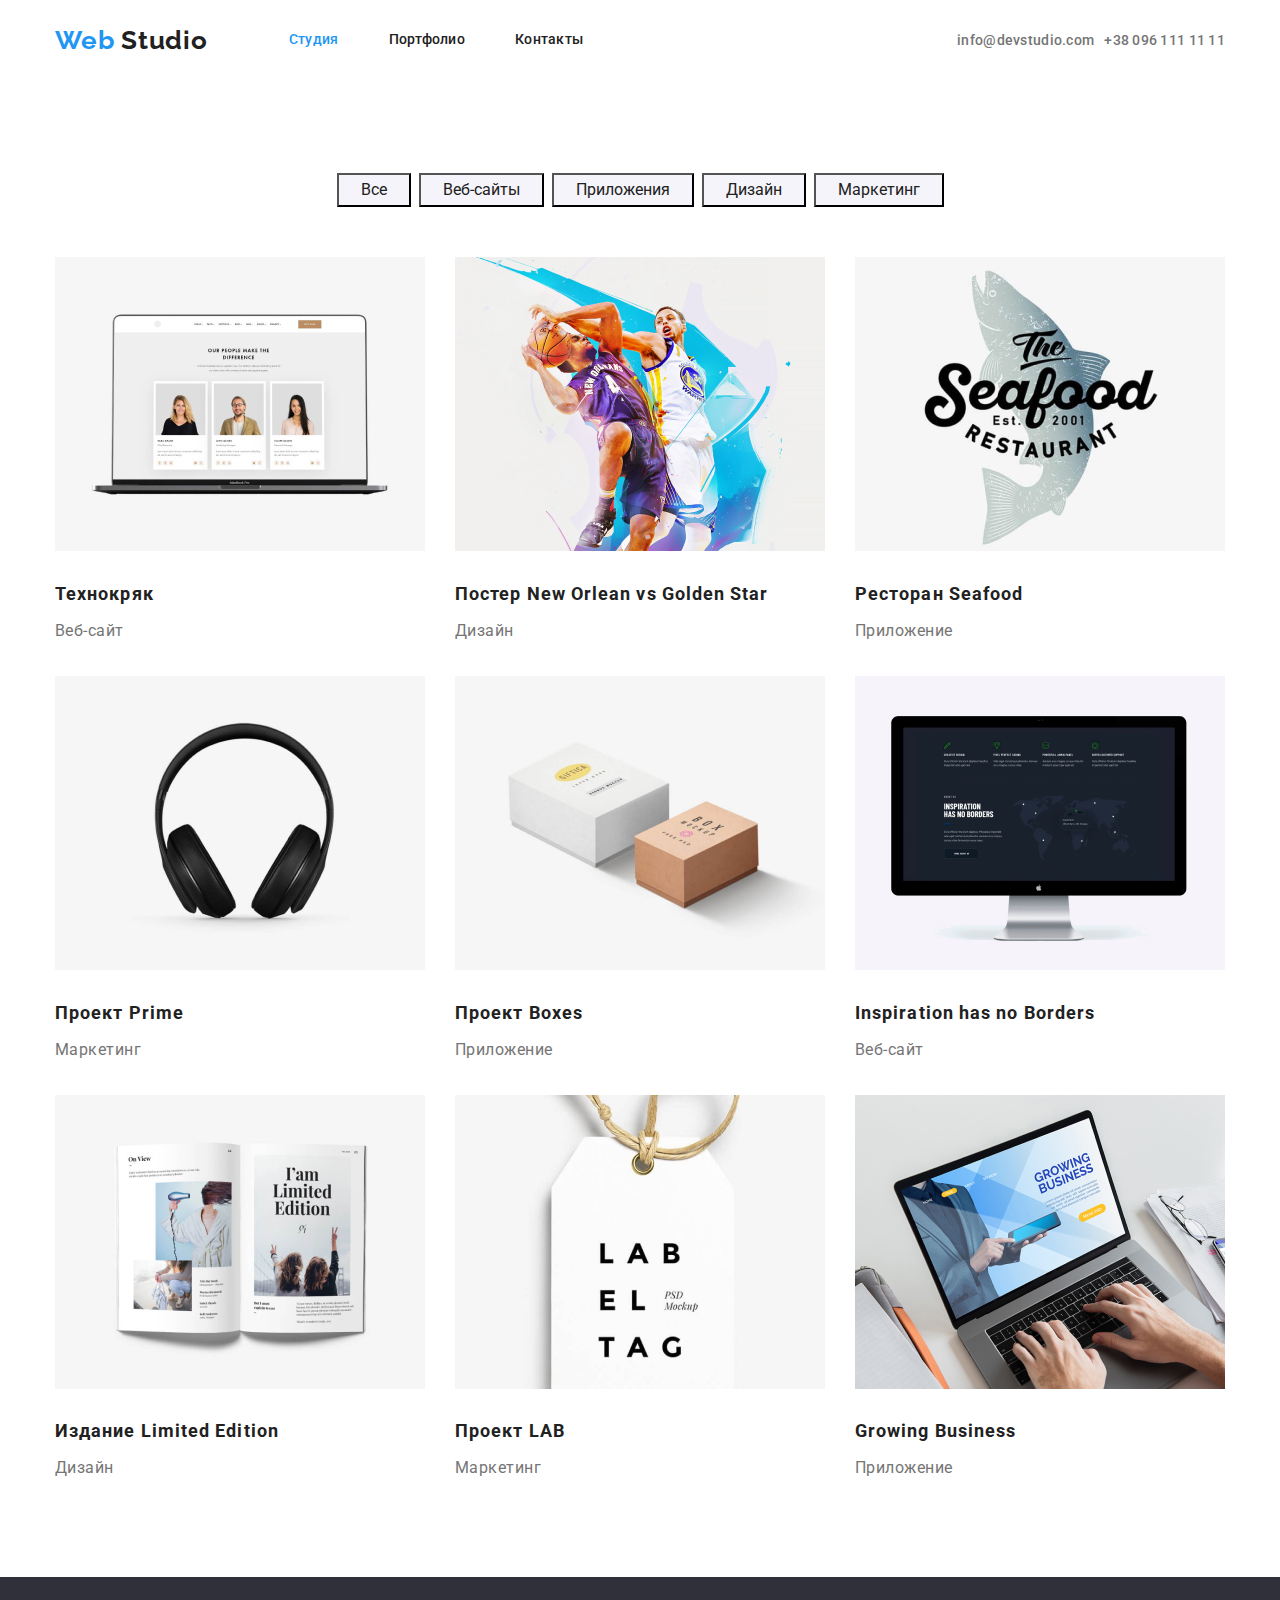
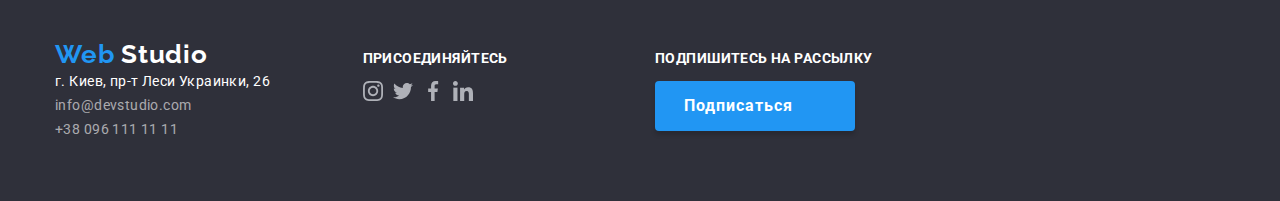
==== commit 5ae0f6c8: "Добавлены флексы" ====
--- a/portfolio.html
+++ b/portfolio.html
@@ -19,24 +19,36 @@
   <body>
     <header class="header">
       <!-- Шапка сайта -->
-      <nav>
+      <nav class="container main-nav">
         <a class="logo link" href="#">
           <span class="accent">Web</span>
           Studio
         </a>
         <ul class="site-nav list">
-          <li>
-            <a class="link" href="./index.html">Студия</a>
-          </li>
-          <li>
-            <a class="link current" href="#">Портфолио</a>
-          </li>
-          <li>
+          <li class="item">
+            <a class="link current" href="#">Студия</a>
+          </li>
+          <li class="item">
+            <a class="link" href="./portfolio.html">Портфолио</a>
+          </li>
+          <li class="item">
             <a class="link" href="#">Контакты</a>
           </li>
         </ul>
-        <div>
-          <address class="nav-contacts">
+        <ul class="nav-contacts list">
+          <li class="item">
+            <a class="nav-mail link" href="info@devstudio.com"
+              >info@devstudio.com</a
+            >
+          </li>
+          <li class="item">
+            <a class="nav-tel link" href="tel:+380961111111"
+              >+38 096 111 11 11</a
+            >
+          </li>
+        </ul>
+        <!-- <div class="nav-contacts">
+          <address>
             <a class="nav-mail link" href="info@devstudio.com"
               >info@devstudio.com</a
             >
@@ -44,200 +56,203 @@
               >+38 096 111 11 11</a
             >
           </address>
-        </div>
+        </div> -->
       </nav>
     </header>
     <main>
       <section class="section">
+        <!-- <h1>Портфолио</h1> -->
         <div class="container">
           <!-- Фильтр страницы -->
+
           <ul class="filter list">
-            <li>
+            <li class="item">
               <button type="button">Все</button>
             </li>
-            <li>
+            <li class="item">
               <button type="button">Веб-сайты</button>
             </li>
-            <li>
+            <li class="item">
               <button type="button">Приложения</button>
             </li>
-            <li>
+            <li class="item">
               <button type="button">Дизайн</button>
             </li>
-            <li>
+            <li class="item">
               <button type="button">Маркетинг</button>
             </li>
           </ul>
-        </div>
-        <!-- Портфолио работ -->
-        <div class="container">
-          <h1>Портфолио</h1>
-          <ul class="portfolio-items list">
-            <li>
-              <a href="#" class="link">
-                <img
-                  src="./images/img-1.jpg"
-                  alt="Открытый ноутбук"
-                  width="370"
-                  height="294"
-                />
-                <h2 class="portfolio-title">Технокряк</h2>
-                <p class="portfolio-text">Веб-сайт</p>
-              </a>
-              <!-- Текст для ховера
-              <p class="portfolio-desc">
-                Технокряк это современная площадка распространения коронавируса.
-                Компании используют эту платформу для цифрового шпионажа и атак на
-                защищённые сервера конкурентов.
-              </p> -->
-            </li>
-            <li>
-              <a href="#" class="link">
-                <img
-                  src="./images/img-2.jpg"
-                  alt="Два баскетболиста с мячом"
-                  width="370"
-                  height="294"
-                />
-                <h2 class="portfolio-title">
-                  Постер New Orlean vs Golden Star
-                </h2>
-                <p class="portfolio-text">Дизайн</p>
-              </a>
-              <!-- Текст для ховера
-              <p class="portfolio-desc">
-                Lorem ipsum dolor sit amet consectetur adipisicing elit. Enim,
-                laudantium. Nemo perspiciatis, corrupti voluptatem ducimus eum
-                mollitia quasi ad placeat laboriosam.
-              </p> -->
-            </li>
-            <li>
-              <a href="#" class="link">
-                <img
-                  src="./images/img-3.jpg"
-                  alt="Логотип рыбного ресторана"
-                  width="370"
-                  height="294"
-                />
-                <h2 class="portfolio-title">Ресторан Seafood</h2>
-                <p class="portfolio-text">Приложение</p>
-              </a>
-              <!-- Текст для ховера
-              <p class="portfolio-desc">
-                Lorem ipsum dolor sit amet consectetur adipisicing elit. Enim,
-                laudantium. Nemo perspiciatis, corrupti voluptatem ducimus eum
-                mollitia quasi ad placeat laboriosam.
-              </p> -->
-            </li>
-            <li>
-              <a href="#" class="link">
-                <img
-                  src="./images/img-4.jpg"
-                  alt="Большие наушники"
-                  width="370"
-                  height="294"
-                />
-                <h2 class="portfolio-title">Проект Prime</h2>
-                <p class="portfolio-text">Маркетинг</p>
-              </a>
-              <!-- Текст для ховера
-              <p class="portfolio-desc">
-                Lorem ipsum dolor sit amet consectetur adipisicing elit. Enim,
-                laudantium. Nemo perspiciatis, corrupti voluptatem ducimus eum
-                mollitia quasi ad placeat laboriosam.
-              </p> -->
-            </li>
-            <li>
-              <a href="#" class="link">
-                <img
-                  src="./images/img-5.jpg"
-                  alt="Две коробки"
-                  width="370"
-                  height="294"
-                />
-                <h2 class="portfolio-title">Проект Boxes</h2>
-                <p class="portfolio-text">Приложение</p>
-              </a>
-              <!-- Текст для ховера
-              <p class="portfolio-desc">
-                Lorem ipsum dolor sit amet consectetur adipisicing elit. Enim,
-                laudantium. Nemo perspiciatis, corrupti voluptatem ducimus eum
-                mollitia quasi ad placeat laboriosam.
-              </p> -->
-            </li>
-            <li>
-              <a href="#" class="link">
-                <img
-                  src="./images/img-6.jpg"
-                  alt="Монитор компьютера"
-                  width="370"
-                  height="294"
-                />
-                <h2 class="portfolio-title">Inspiration has no Borders</h2>
-                <p class="portfolio-text">Веб-сайт</p>
-              </a>
-              <!-- Текст для ховера
-              <p class="portfolio-desc">
-                Lorem ipsum dolor sit amet consectetur adipisicing elit. Enim,
-                laudantium. Nemo perspiciatis, corrupti voluptatem ducimus eum
-                mollitia quasi ad placeat laboriosam.
-              </p> -->
-            </li>
-            <li>
-              <a href="#" class="link">
-                <img
-                  src="./images/img-7.jpg"
-                  alt="Открытый журнал"
-                  width="370"
-                  height="294"
-                />
-                <h2 class="portfolio-title">Издание Limited Edition</h2>
-                <p class="portfolio-text">Дизайн</p>
-              </a>
-              <!-- Текст для ховера
-              <p class="portfolio-desc">
-                Lorem ipsum dolor sit amet consectetur adipisicing elit. Enim,
-                laudantium. Nemo perspiciatis, corrupti voluptatem ducimus eum
-                mollitia quasi ad placeat laboriosam.
-              </p> -->
-            </li>
-            <li>
-              <a href="#" class="link">
-                <img
-                  src="./images/img-8.jpg"
-                  alt="Бирка с логотипом компании"
-                  width="370"
-                  height="294"
-                />
-                <h2 class="portfolio-title">Проект LAB</h2>
-                <p class="portfolio-text">Маркетинг</p>
-              </a>
-              <!-- Текст для ховера
-              <p class="portfolio-desc">
-                Lorem ipsum dolor sit amet consectetur adipisicing elit. Enim,
-                laudantium. Nemo perspiciatis, corrupti voluptatem ducimus eum
-                mollitia quasi ad placeat laboriosam.
-              </p> -->
-            </li>
-            <li>
-              <a href="#" class="link">
-                <img
-                  src="./images/img-9.jpg"
-                  alt="Открытый ноутбук"
-                  width="370"
-                  height="294"
-                />
-                <h2 class="portfolio-title">Growing Business</h2>
-                <p class="portfolio-text">Приложение</p>
-              </a>
-              <!-- Текст для ховера
-              <p class="portfolio-desc">
-                Lorem ipsum dolor sit amet consectetur adipisicing elit. Enim,
-                laudantium. Nemo perspiciatis, corrupti voluptatem ducimus eum
-                mollitia quasi ad placeat laboriosam.
-              </p> -->
-            </li>
-          </ul>
+
+          <!-- Портфолио работ -->
+
+          <div class="portfolio-container">
+            <ul class="portfolio-items list">
+              <li class="item">
+                <a href="#" class="link">
+                  <img
+                    src="./images/img-1.jpg"
+                    alt="Открытый ноутбук"
+                    width="370"
+                    height="294"
+                  />
+                  <h2 class="portfolio-title">Технокряк</h2>
+                  <p class="portfolio-text">Веб-сайт</p>
+                </a>
+                <!-- Текст для ховера
+                <p class="portfolio-desc">
+                  Технокряк это современная площадка распространения коронавируса.
+                  Компании используют эту платформу для цифрового шпионажа и атак на
+                  защищённые сервера конкурентов.
+                </p> -->
+              </li>
+              <li class="item">
+                <a href="#" class="link">
+                  <img
+                    src="./images/img-2.jpg"
+                    alt="Два баскетболиста с мячом"
+                    width="370"
+                    height="294"
+                  />
+                  <h2 class="portfolio-title">
+                    Постер New Orlean vs Golden Star
+                  </h2>
+                  <p class="portfolio-text">Дизайн</p>
+                </a>
+                <!-- Текст для ховера
+                <p class="portfolio-desc">
+                  Lorem ipsum dolor sit amet consectetur adipisicing elit. Enim,
+                  laudantium. Nemo perspiciatis, corrupti voluptatem ducimus eum
+                  mollitia quasi ad placeat laboriosam.
+                </p> -->
+              </li>
+              <li class="item">
+                <a href="#" class="link">
+                  <img
+                    src="./images/img-3.jpg"
+                    alt="Логотип рыбного ресторана"
+                    width="370"
+                    height="294"
+                  />
+                  <h2 class="portfolio-title">Ресторан Seafood</h2>
+                  <p class="portfolio-text">Приложение</p>
+                </a>
+                <!-- Текст для ховера
+                <p class="portfolio-desc">
+                  Lorem ipsum dolor sit amet consectetur adipisicing elit. Enim,
+                  laudantium. Nemo perspiciatis, corrupti voluptatem ducimus eum
+                  mollitia quasi ad placeat laboriosam.
+                </p> -->
+              </li>
+              <li class="item">
+                <a href="#" class="link">
+                  <img
+                    src="./images/img-4.jpg"
+                    alt="Большие наушники"
+                    width="370"
+                    height="294"
+                  />
+                  <h2 class="portfolio-title">Проект Prime</h2>
+                  <p class="portfolio-text">Маркетинг</p>
+                </a>
+                <!-- Текст для ховера
+                <p class="portfolio-desc">
+                  Lorem ipsum dolor sit amet consectetur adipisicing elit. Enim,
+                  laudantium. Nemo perspiciatis, corrupti voluptatem ducimus eum
+                  mollitia quasi ad placeat laboriosam.
+                </p> -->
+              </li>
+              <li class="item">
+                <a href="#" class="link">
+                  <img
+                    src="./images/img-5.jpg"
+                    alt="Две коробки"
+                    width="370"
+                    height="294"
+                  />
+                  <h2 class="portfolio-title">Проект Boxes</h2>
+                  <p class="portfolio-text">Приложение</p>
+                </a>
+                <!-- Текст для ховера
+                <p class="portfolio-desc">
+                  Lorem ipsum dolor sit amet consectetur adipisicing elit. Enim,
+                  laudantium. Nemo perspiciatis, corrupti voluptatem ducimus eum
+                  mollitia quasi ad placeat laboriosam.
+                </p> -->
+              </li>
+              <li class="item">
+                <a href="#" class="link">
+                  <img
+                    src="./images/img-6.jpg"
+                    alt="Монитор компьютера"
+                    width="370"
+                    height="294"
+                  />
+                  <h2 class="portfolio-title">Inspiration has no Borders</h2>
+                  <p class="portfolio-text">Веб-сайт</p>
+                </a>
+                <!-- Текст для ховера
+                <p class="portfolio-desc">
+                  Lorem ipsum dolor sit amet consectetur adipisicing elit. Enim,
+                  laudantium. Nemo perspiciatis, corrupti voluptatem ducimus eum
+                  mollitia quasi ad placeat laboriosam.
+                </p> -->
+              </li>
+              <li class="item">
+                <a href="#" class="link">
+                  <img
+                    src="./images/img-7.jpg"
+                    alt="Открытый журнал"
+                    width="370"
+                    height="294"
+                  />
+                  <h2 class="portfolio-title">Издание Limited Edition</h2>
+                  <p class="portfolio-text">Дизайн</p>
+                </a>
+                <!-- Текст для ховера
+                <p class="portfolio-desc">
+                  Lorem ipsum dolor sit amet consectetur adipisicing elit. Enim,
+                  laudantium. Nemo perspiciatis, corrupti voluptatem ducimus eum
+                  mollitia quasi ad placeat laboriosam.
+                </p> -->
+              </li>
+              <li class="item">
+                <a href="#" class="link">
+                  <img
+                    src="./images/img-8.jpg"
+                    alt="Бирка с логотипом компании"
+                    width="370"
+                    height="294"
+                  />
+                  <h2 class="portfolio-title">Проект LAB</h2>
+                  <p class="portfolio-text">Маркетинг</p>
+                </a>
+                <!-- Текст для ховера
+                <p class="portfolio-desc">
+                  Lorem ipsum dolor sit amet consectetur adipisicing elit. Enim,
+                  laudantium. Nemo perspiciatis, corrupti voluptatem ducimus eum
+                  mollitia quasi ad placeat laboriosam.
+                </p> -->
+              </li>
+              <li class="item">
+                <a href="#" class="link">
+                  <img
+                    src="./images/img-9.jpg"
+                    alt="Открытый ноутбук"
+                    width="370"
+                    height="294"
+                  />
+                  <h2 class="portfolio-title">Growing Business</h2>
+                  <p class="portfolio-text">Приложение</p>
+                </a>
+                <!-- Текст для ховера
+                <p class="portfolio-desc">
+                  Lorem ipsum dolor sit amet consectetur adipisicing elit. Enim,
+                  laudantium. Nemo perspiciatis, corrupti voluptatem ducimus eum
+                  mollitia quasi ad placeat laboriosam.
+                </p> -->
+              </li>
+            </ul>
+          </div>
         </div>
       </section>
     </main>
@@ -245,51 +260,56 @@
     <!-- Подвал сайта -->
 
     <footer class="footer">
-      <a class="logo link" href="#">
-        <span class="accent">Web</span>
-        Studio
-      </a>
-      <div class="address">
-        <address class="street">
-          г. Киев, пр-т Леси Украинки, 26
-        </address>
-
-        <a class="mail link" href="info@devstudio.com"
-          >info@devstudio.com <br
-        /></a>
-        <a class="phone link" href="tel:+380961111111">+38 096 111 11 11</a>
-      </div>
-
-      <div>
-        <p class="footer-subtitle">Присоединяйтесь</p>
-
-        <ul class="footer-social list">
-          <li>
-            <a href="#">
-              <img src="./images/instagram1.svg" alt="" />
-            </a>
-          </li>
-          <li>
-            <a href="#">
-              <img src="./images/twitter1.svg" alt="" />
-            </a>
-          </li>
-          <li>
-            <a href="#">
-              <img src="./images/facebook1.svg" alt="" />
-            </a>
-          </li>
-          <li>
-            <a href="#">
-              <img src="./images/linkedin1.svg" alt="" />
-            </a>
-          </li>
-        </ul>
-      </div>
-
-      <div>
-        <p class="footer-subtitle">Подпишитесь на рассылку</p>
-        <a href="#" class="button link">Подписаться</a>
+      <div class="footer-main container">
+        <!-- <div class="footer-main"> -->
+        <div class="footer-adress">
+          <a class="logo link" href="#">
+            <span class="accent">Web</span>
+            Studio
+          </a>
+          <div class="address">
+            <address class="street">
+              г. Киев, пр-т Леси Украинки, 26
+            </address>
+
+            <a class="mail link" href="info@devstudio.com"
+              >info@devstudio.com <br
+            /></a>
+            <a class="phone link" href="tel:+380961111111">+38 096 111 11 11</a>
+          </div>
+        </div>
+
+        <div class="footer-wellcome">
+          <p class="footer-subtitle">Присоединяйтесь</p>
+
+          <ul class="footer-social list">
+            <li class="item">
+              <a href="#">
+                <img src="./images/instagram1.svg" alt="" />
+              </a>
+            </li>
+            <li class="item">
+              <a href="#">
+                <img src="./images/twitter1.svg" alt="" />
+              </a>
+            </li>
+            <li class="item">
+              <a href="#">
+                <img src="./images/facebook1.svg" alt="" />
+              </a>
+            </li>
+            <li class="item">
+              <a href="#">
+                <img src="./images/linkedin1.svg" alt="" />
+              </a>
+            </li>
+          </ul>
+        </div>
+
+        <div class="footer-subscribe">
+          <p class="footer-subtitle">Подпишитесь на рассылку</p>
+          <a href="#" class="button link">Подписаться</a>
+        </div>
       </div>
     </footer>
   </body>
--- a/css/common.css
+++ b/css/common.css
@@ -12,11 +12,10 @@
   color: var(--primary-text-color);
   font-family: "Roboto", sans-serif;
   letter-spacing: 0.03em;
-  outline: 2px solid tomato;
-}
-img {
-  outline: 2px solid orange;
-}
+}
+
+/* Утилиты  */
+
 .list {
   list-style: none;
   margin-top: 0;
@@ -27,28 +26,25 @@
 .link {
   text-decoration: none;
 }
-.header {
-  outline: 2px solid tomato;
-}
 
 .container {
   margin-left: auto;
   margin-right: auto;
   width: 1200px;
-  /* сделать 15px правый и левый падинг */
-  outline: 2px solid black;
-
-  /* background-color: tomato; */
-}
+  padding-left: 15px;
+  padding-right: 15px;
+}
+
+/* Page header */
 
 .logo {
+  /* display: inline-block; */
   font-family: "Raleway", sans-serif;
   color: var(--primary-text-color);
   font-weight: 700;
   font-size: 26px;
   line-height: 1.19;
   letter-spacing: 0.03em;
-  outline: 2px solid green;
 }
 
 .accent {
@@ -57,12 +53,15 @@
 
 /* Site nav */
 .site-nav a {
+  display: block;
+  padding-top: 32px;
+  padding-bottom: 32px;
+
   color: var(--primary-text-color);
   font-weight: 500;
   font-size: 14px;
   line-height: 1.14;
   letter-spacing: 0.02em;
-  outline: 2px solid green;
 }
 
 .site-nav .link:hover,
@@ -71,6 +70,35 @@
 }
 .site-nav .link.current {
   color: var(--accent-color);
+}
+
+.site-nav {
+  display: flex;
+  margin-left: 81px;
+}
+
+.site-nav .item + .item {
+  margin-left: 50px;
+}
+
+/* Main nav */
+
+.main-nav {
+  display: flex;
+  align-items: center;
+  /* justify-content: space-between; */
+
+  /* margin-left: 81px; */
+}
+
+/* Nav contacts  */
+
+.nav-contacts {
+  display: flex;
+  margin-left: auto;
+}
+.nav-contacts .item + .item {
+  margin-left: 10px;
 }
 
 .nav-contacts a {
@@ -79,7 +107,6 @@
   font-size: 14px;
   line-height: 1.14;
   letter-spacing: 0.02em;
-  outline: 2px solid green;
 }
 
 .nav-contacts a:hover,
@@ -91,21 +118,45 @@
   /* display: inline-block; */
   margin-top: 0;
   margin-bottom: 50px;
+
   color: var(--primary-text-color);
   font-weight: 700;
   font-size: 36px;
   line-height: 1.17;
   text-align: center;
   letter-spacing: 0.03em;
-  outline: 2px solid green;
-}
-/* Футер */
+}
+/* Footer */
 .footer {
+  display: block;
+  padding-top: 60px;
+  padding-bottom: 60px;
+  /* display: flex;
+  justify-content: center; */
   background-color: #2f303a;
   font-size: 14px;
   letter-spacing: 0.03em;
-  outline: 2px solid tomato;
-}
+}
+.footer-main {
+  display: flex;
+  align-items: baseline;
+  justify-content: space-between;
+  /* padding-top: 60px;
+  padding-bottom: 60px; */
+}
+
+.footer-adress {
+  width: calc((50% - 15px) / 2);
+}
+
+.footer-wellcome {
+  width: calc((50% - 45px) / 2);
+}
+
+.footer-subscribe {
+  width: calc(50% - 15px);
+}
+
 .footer .logo {
   color: var(--primary-bg-color);
 }
@@ -114,19 +165,24 @@
   color: var(--primary-bg-color);
   font-style: normal;
   line-height: 1.71;
-  outline: 2px solid green;
 }
 .address a {
   color: rgba(255, 255, 255, 0.6);
   line-height: 1.71;
-  outline: 2px solid green;
 }
 .footer-subtitle {
   color: var(--primary-bg-color);
   font-weight: 700;
   line-height: 1.14;
   text-transform: uppercase;
-  outline: 2px solid green;
+}
+
+.footer-social {
+  display: flex;
+}
+
+.footer-social .item + .item {
+  margin-left: 10px;
 }
 
 .footer .button {
@@ -145,5 +201,4 @@
   border-radius: 4px;
   min-width: 200px;
   text-align: center;
-  outline: 2px solid green;
-}
+}
--- a/css/portpfolio.css
+++ b/css/portpfolio.css
@@ -1,15 +1,31 @@
-/* Навигация страницы */
+.section {
+  padding-top: 93px;
+  padding-bottom: 93px;
+}
+
+/* Фильтр страницы */
+
 .filter button {
   background-color: var(--secondary-bg-color);
   color: var(--primary-text-color);
   padding: 6px 22px;
   text-align: center;
-  outline: 2px solid orange;
 }
+
 .filter button:hover,
 .filter button:focus {
   background-color: var(--accent-color);
   color: var(--secondary-text-color);
+}
+
+.filter {
+  display: flex;
+  justify-content: center;
+  margin-bottom: 50px;
+}
+
+.filter .item + .item {
+  margin-left: 8px;
 }
 
 /* <!-- Портфолио работ -- >  */
@@ -22,7 +38,6 @@
   font-size: 18px;
   line-height: 2;
   letter-spacing: 0.06em;
-  outline: 2px solid orange;
 }
 
 .portfolio-text {
@@ -33,7 +48,6 @@
   font-size: 16px;
   line-height: 1.9;
   letter-spacing: 0.03em;
-  outline: 2px solid orange;
 }
 
 /* Текст для ховера */
@@ -49,3 +63,27 @@
   background-color: var(--accent-color);
   --secondary-text-color: #ffffff;
 } */
+
+.portfolio-items {
+  display: flex;
+  flex-wrap: wrap;
+  margin: -15px;
+}
+.portfolio-items .item {
+  width: 370px;
+  margin: 15px;
+}
+
+/* .portfolio-container {
+  display: flex;
+  flex-wrap: wrap;
+
+  margin-right: -30px;
+  margin-bottom: -30px;
+}
+.portfolio-items .item {
+  flex-basis: calc((100% - 3 * 30px) / 9);
+
+  margin-right: 30px;
+  margin-bottom: 30px;
+} */
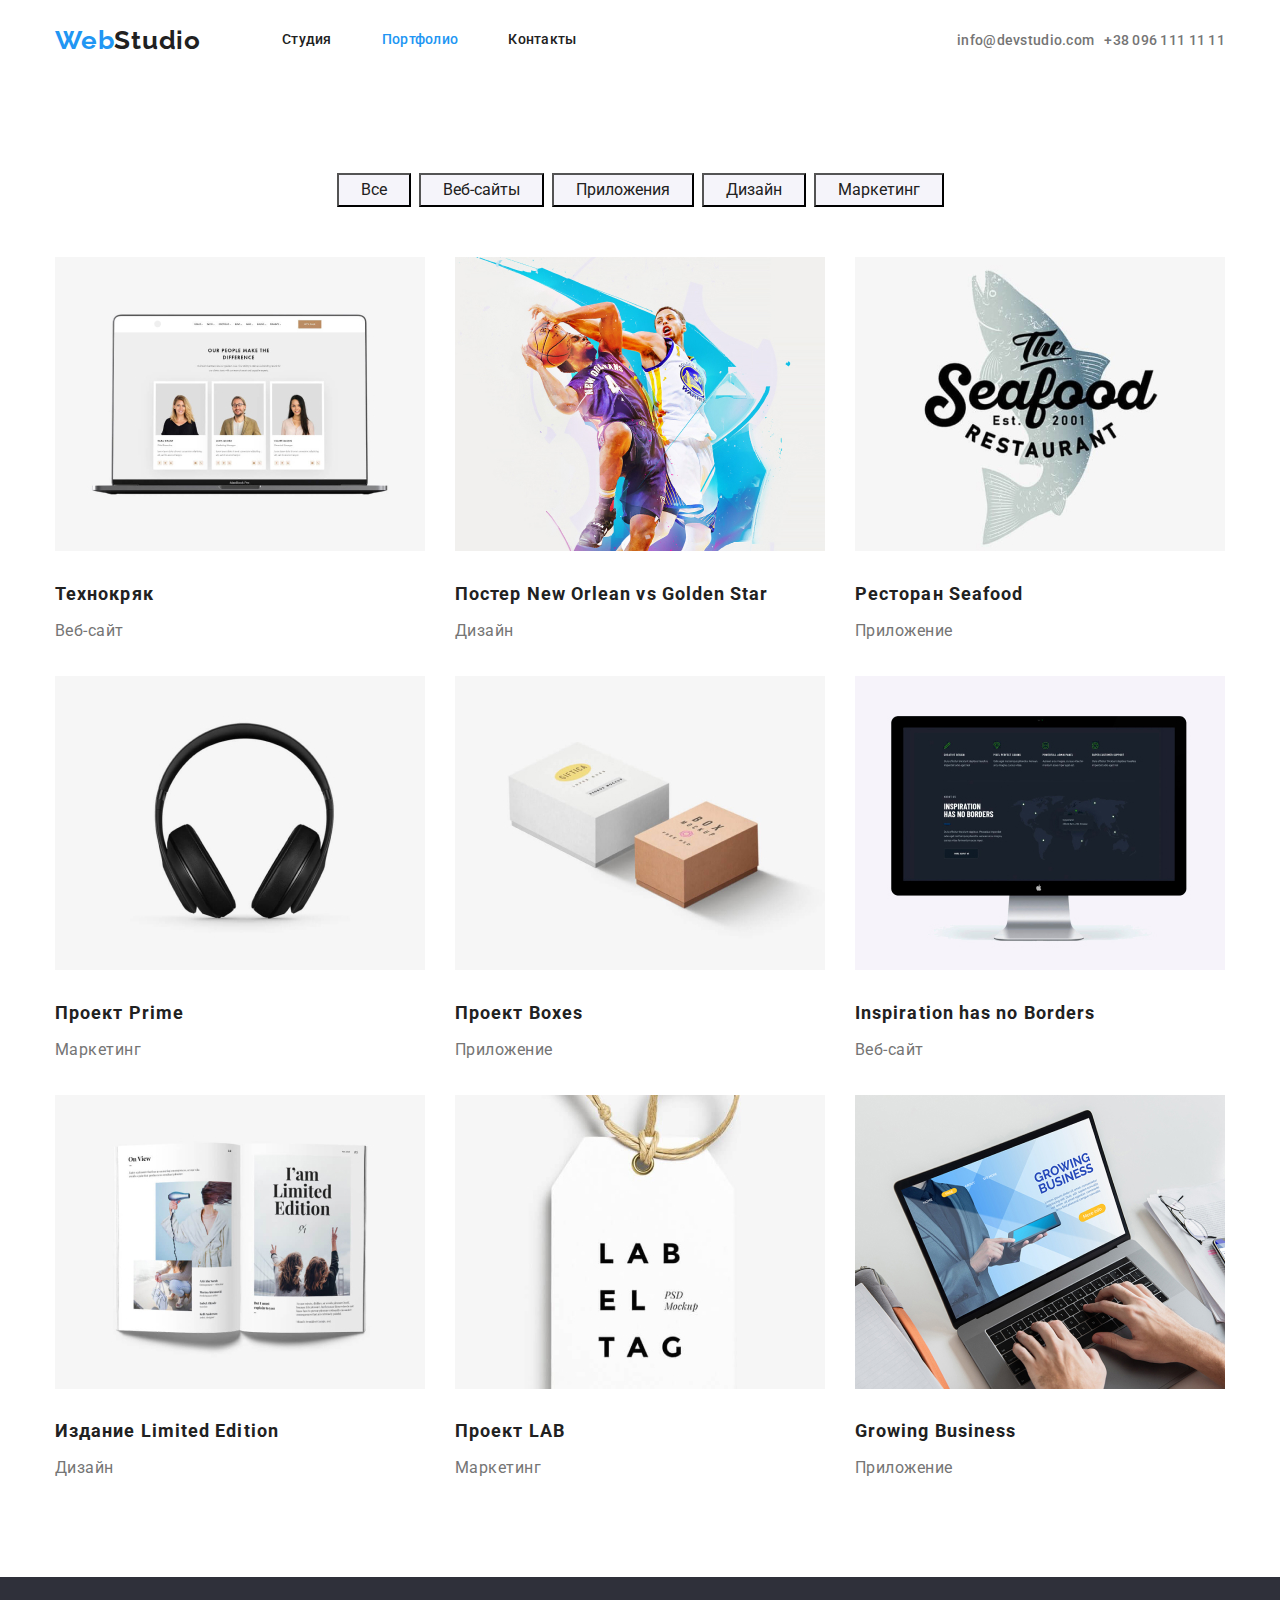
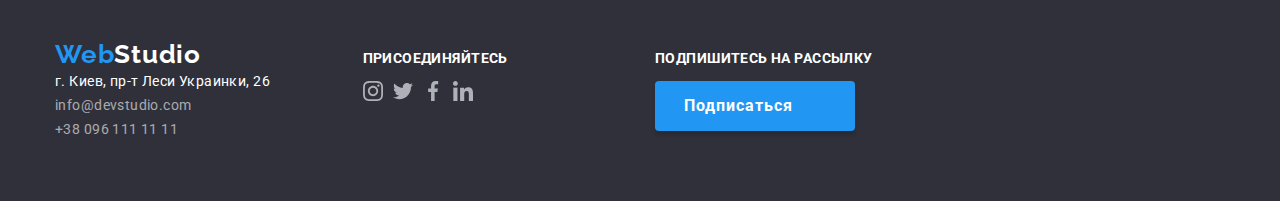
==== commit 01f5e026: "Иправлены ошибки в дз" ====
--- a/portfolio.html
+++ b/portfolio.html
@@ -21,15 +21,14 @@
       <!-- Шапка сайта -->
       <nav class="container main-nav">
         <a class="logo link" href="#">
-          <span class="accent">Web</span>
-          Studio
+          <span class="accent">Web</span>Studio
         </a>
         <ul class="site-nav list">
           <li class="item">
-            <a class="link current" href="#">Студия</a>
-          </li>
-          <li class="item">
-            <a class="link" href="./portfolio.html">Портфолио</a>
+            <a class="link" href="./index.html">Студия</a>
+          </li>
+          <li class="item">
+            <a class="link current" href="#">Портфолио</a>
           </li>
           <li class="item">
             <a class="link" href="#">Контакты</a>
@@ -264,8 +263,7 @@
         <!-- <div class="footer-main"> -->
         <div class="footer-adress">
           <a class="logo link" href="#">
-            <span class="accent">Web</span>
-            Studio
+            <span class="accent">Web</span>Studio
           </a>
           <div class="address">
             <address class="street">
--- a/css/portpfolio.css
+++ b/css/portpfolio.css
@@ -67,23 +67,12 @@
 .portfolio-items {
   display: flex;
   flex-wrap: wrap;
-  margin: -15px;
-}
-.portfolio-items .item {
-  width: 370px;
-  margin: 15px;
-}
-
-/* .portfolio-container {
-  display: flex;
-  flex-wrap: wrap;
 
   margin-right: -30px;
   margin-bottom: -30px;
 }
 .portfolio-items .item {
   flex-basis: calc((100% - 3 * 30px) / 9);
-
   margin-right: 30px;
   margin-bottom: 30px;
-} */
+}
